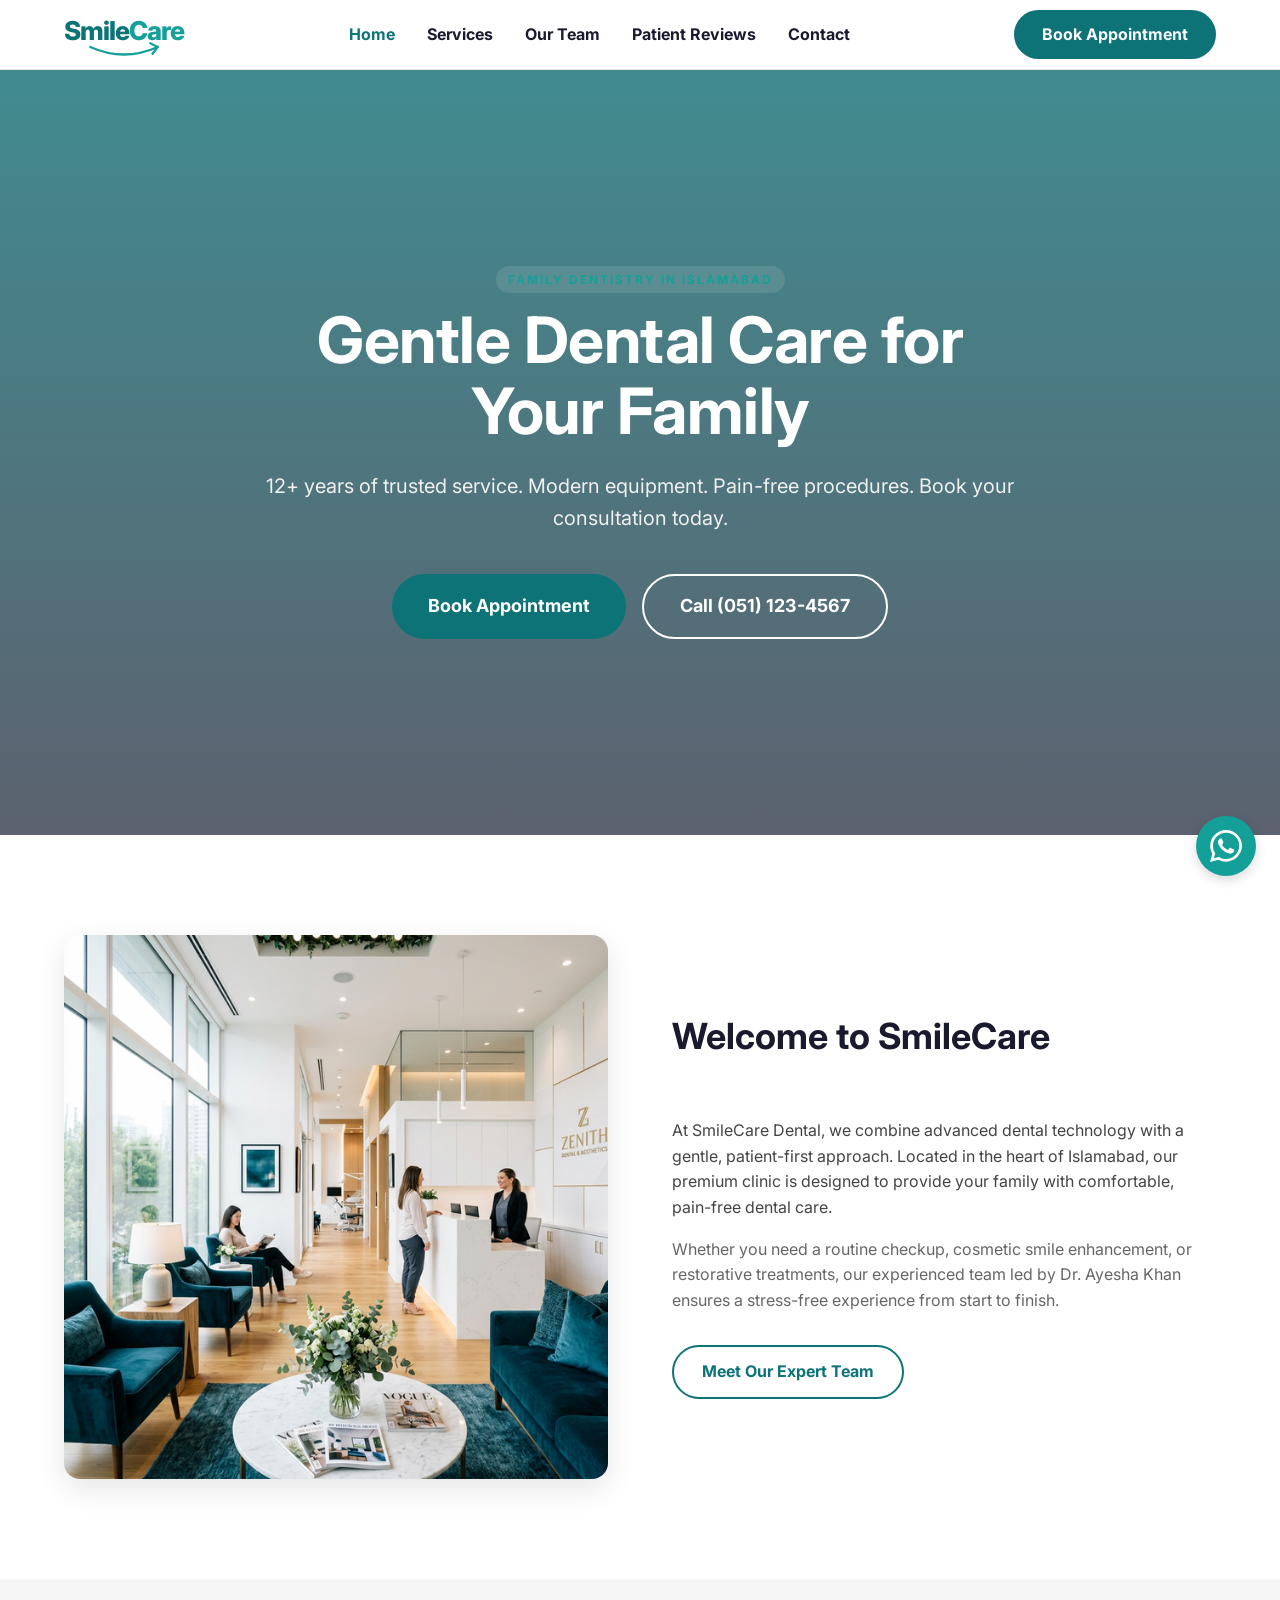
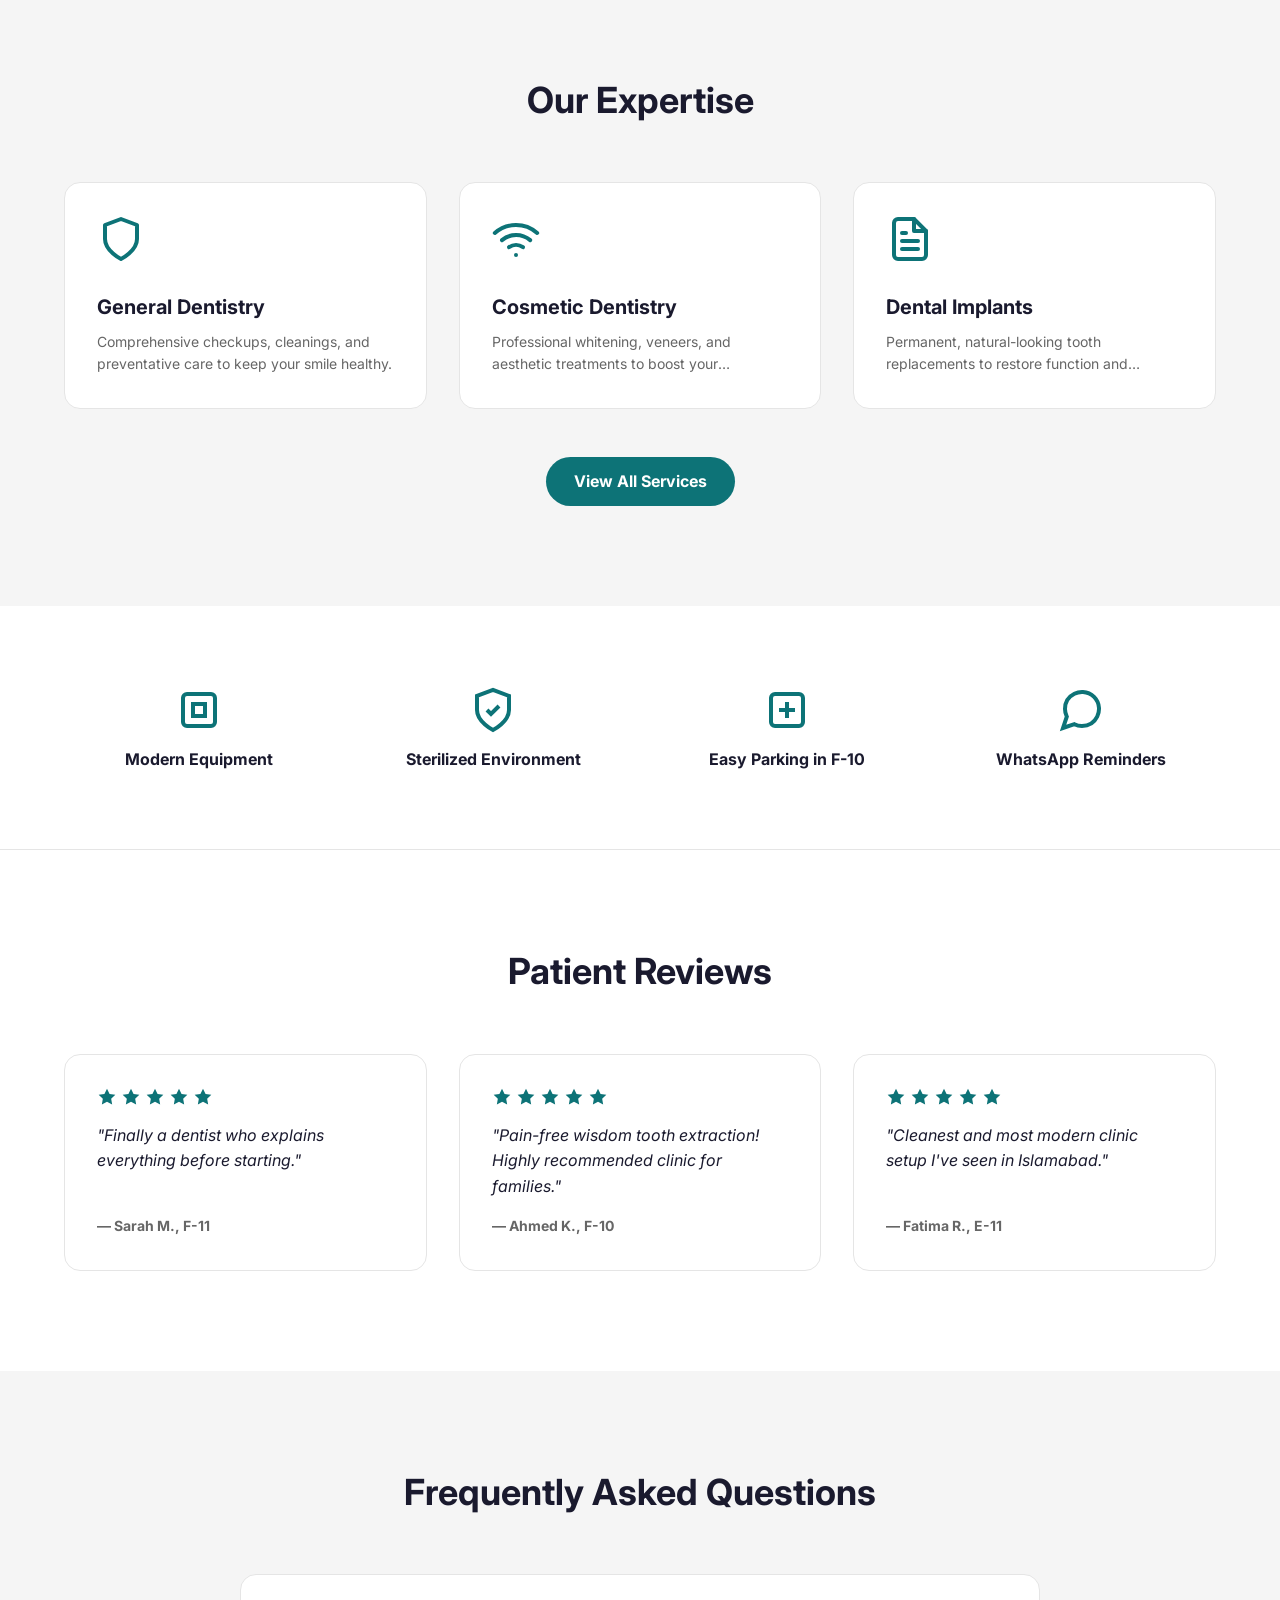
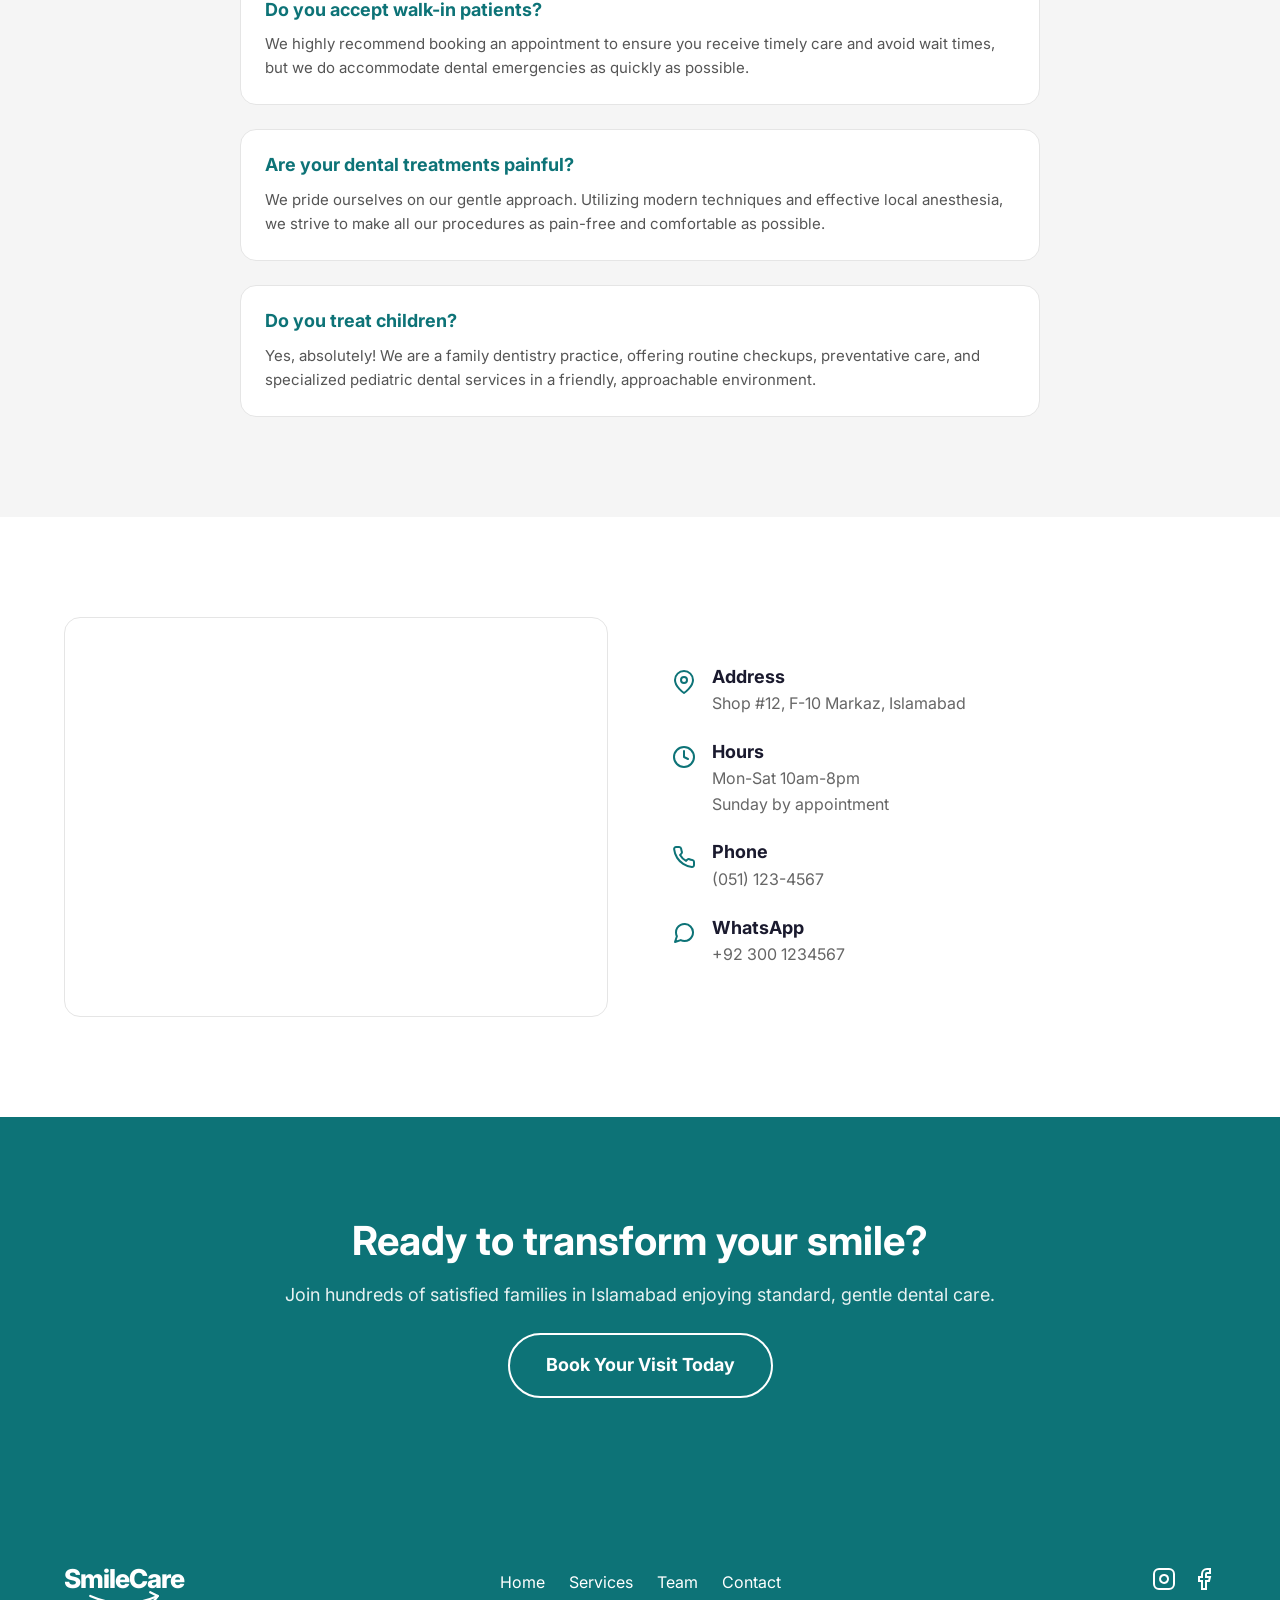
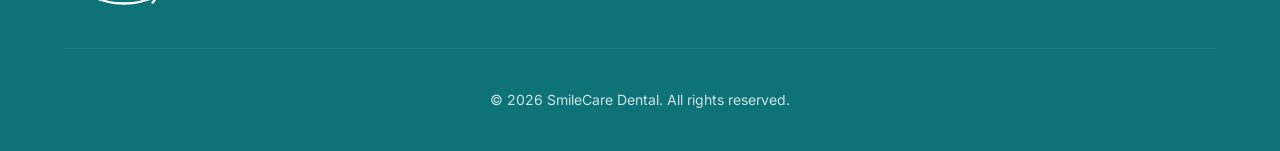
==== index.html @ 256282bb "Initial commit of SmileCare dental website" ====
<!DOCTYPE html>
<html lang="en">
<head>
    <meta charset="UTF-8">
    <meta name="viewport" content="width=device-width, initial-scale=1.0">
    <title>SmileCare Dental | Family Dentistry in Islamabad</title>
    <link rel="stylesheet" href="styles.css">
</head>
<body>

    <!-- Header & Navigation -->
    <header class="site-header">
        <div class="container header-container">
            <div class="logo">
                <a href="index.html">
                    <!-- Subtle smile curve SVG -->
                    Smile<span style="color: var(--accent);">Care</span>
                    <svg class="logo-smile" viewBox="0 0 100 24" fill="none" xmlns="http://www.w3.org/2000/svg">
                        <path d="M 5,8 Q 50,28 95,8" stroke="currentColor" stroke-width="3" stroke-linecap="round" />
                        <path d="M 85,3 L 95,8 L 88,17" stroke="currentColor" stroke-width="3" stroke-linecap="round" stroke-linejoin="round" />
                    </svg>
                </a>
            </div>
            
            <nav>
                <ul class="nav-links">
                    <li><a href="index.html" class="active">Home</a></li>
                    <li><a href="services.html">Services</a></li>
                    <li><a href="team.html">Our Team</a></li>
                    <li><a href="#reviews">Patient Reviews</a></li>
                    <li><a href="contact.html">Contact</a></li>
                </ul>
            </nav>

            <div class="header-cta">
                <a href="contact.html" class="btn btn-primary">Book Appointment</a>
                <button class="mobile-menu-btn" aria-label="Toggle menu">
                    <svg width="24" height="24" viewBox="0 0 24 24" fill="none" stroke="currentColor" stroke-width="2" stroke-linecap="round" stroke-linejoin="round"><line x1="3" y1="12" x2="21" y2="12"></line><line x1="3" y1="6" x2="21" y2="6"></line><line x1="3" y1="18" x2="21" y2="18"></line></svg>
                </button>
            </div>
        </div>
    </header>

    <main>
        <!-- Hero Section - Image Background -->
        <section class="hero hero-bg">
            <div class="container hero-content-centered">
                <span class="label label-light">Family Dentistry in Islamabad</span>
                <h1>Gentle Dental Care for Your Family</h1>
                <p>12+ years of trusted service. Modern equipment. Pain-free procedures. Book your consultation today.</p>
                <div class="hero-btns justify-center">
                    <a href="https://wa.me/923001234567" class="btn btn-primary btn-large" target="_blank" rel="noopener noreferrer">Book Appointment</a>
                    <a href="tel:0511234567" class="btn btn-secondary-light btn-large">Call (051) 123-4567</a>
                </div>
            </div>
        </section>

        <!-- About Section -->
        <section class="section about-section">
            <div class="container about-grid">
                <div class="about-image">
                    <picture>
                        <img src="clinic-interior.png" alt="Beautiful modern dental clinic interior" loading="lazy">
                    </picture>
                </div>
                <div class="about-content">
                    <h2 class="section-title text-left">Welcome to SmileCare</h2>
                    <p>At SmileCare Dental, we combine advanced dental technology with a gentle, patient-first approach. Located in the heart of Islamabad, our premium clinic is designed to provide your family with comfortable, pain-free dental care.</p>
                    <p style="margin-bottom: 32px; color: #666;">Whether you need a routine checkup, cosmetic smile enhancement, or restorative treatments, our experienced team led by Dr. Ayesha Khan ensures a stress-free experience from start to finish.</p>
                    <a href="team.html" class="btn btn-secondary">Meet Our Expert Team</a>
                </div>
            </div>
        </section>

        <!-- Services Preview Section -->
        <section class="section bg-light">
            <div class="container">
                <h2 class="section-title">Our Expertise</h2>
                <div class="services-grid">
                    <div class="card service-card">
                        <svg class="service-icon" viewBox="0 0 24 24" fill="none" stroke="currentColor" stroke-width="2" stroke-linecap="round" stroke-linejoin="round"><path d="M12 22s8-4 8-10V5l-8-3-8 3v7c0 6 8 10 8 10z"></path></svg>
                        <h3>General Dentistry</h3>
                        <p>Comprehensive checkups, cleanings, and preventative care to keep your smile healthy.</p>
                    </div>
                    <div class="card service-card">
                        <svg class="service-icon" viewBox="0 0 24 24" fill="none" stroke="currentColor" stroke-width="2" stroke-linecap="round" stroke-linejoin="round"><path d="M5 12.55a11 11 0 0 1 14.08 0"></path><path d="M1.42 9a16 16 0 0 1 21.16 0"></path><path d="M8.53 16.11a6 6 0 0 1 6.95 0"></path><line x1="12" y1="20" x2="12.01" y2="20"></line></svg>
                        <h3>Cosmetic Dentistry</h3>
                        <p>Professional whitening, veneers, and aesthetic treatments to boost your confidence.</p>
                    </div>
                    <div class="card service-card">
                        <svg class="service-icon" viewBox="0 0 24 24" fill="none" stroke="currentColor" stroke-width="2" stroke-linecap="round" stroke-linejoin="round"><path d="M14 2H6a2 2 0 0 0-2 2v16a2 2 0 0 0 2 2h12a2 2 0 0 0 2-2V8z"></path><polyline points="14 2 14 8 20 8"></polyline><line x1="16" y1="13" x2="8" y2="13"></line><line x1="16" y1="17" x2="8" y2="17"></line><polyline points="10 9 9 9 8 9"></polyline></svg>
                        <h3>Dental Implants</h3>
                        <p>Permanent, natural-looking tooth replacements to restore function and aesthetics.</p>
                    </div>
                </div>
                <div style="text-align: center; margin-top: 48px;">
                    <a href="services.html" class="btn btn-primary">View All Services</a>
                </div>
            </div>
        </section>

        <!-- Why Choose Us Section -->
        <section class="trust-section">
            <div class="container">
                <div class="trust-grid">
                    <div class="trust-item">
                        <svg class="trust-icon" viewBox="0 0 24 24" fill="none" stroke="currentColor" stroke-width="2"><rect x="4" y="4" width="16" height="16" rx="2" ry="2"/><rect x="9" y="9" width="6" height="6"/></svg>
                        <h3>Modern Equipment</h3>
                    </div>
                    <div class="trust-item">
                        <svg class="trust-icon" viewBox="0 0 24 24" fill="none" stroke="currentColor" stroke-width="2"><path d="M12 22s8-4 8-10V5l-8-3-8 3v7c0 6 8 10 8 10z"/><path d="M9 12l2 2 4-4"/></svg>
                        <h3>Sterilized Environment</h3>
                    </div>
                    <div class="trust-item">
                        <svg class="trust-icon" viewBox="0 0 24 24" fill="none" stroke="currentColor" stroke-width="2"><rect x="4" y="4" width="16" height="16" rx="2" ry="2"/><path d="M12 8v8"/><path d="M8 12h8"/></svg>
                        <h3>Easy Parking in F-10</h3>
                    </div>
                    <div class="trust-item">
                        <svg class="trust-icon" viewBox="0 0 24 24" fill="none" stroke="currentColor" stroke-width="2"><path d="M21 11.5a8.38 8.38 0 0 1-.9 3.8 8.5 8.5 0 0 1-7.6 4.7 8.38 8.38 0 0 1-3.8-.9L3 21l1.9-5.7a8.38 8.38 0 0 1-.9-3.8 8.5 8.5 0 0 1 4.7-7.6 8.38 8.38 0 0 1 3.8-.9h.5a8.48 8.48 0 0 1 8 8v.5z"/></svg>
                        <h3>WhatsApp Reminders</h3>
                    </div>
                </div>
            </div>
        </section>

        <!-- Patient Reviews -->
        <section id="reviews" class="section">
            <div class="container">
                <h2 class="section-title">Patient Reviews</h2>
                <div class="reviews-grid">
                    <div class="card review-card">
                        <div class="review-stars">
                            <svg width="20" height="20" viewBox="0 0 24 24" fill="currentColor"><polygon points="12 2 15.09 8.26 22 9.27 17 14.14 18.18 21.02 12 17.77 5.82 21.02 7 14.14 2 9.27 8.91 8.26 12 2"></polygon></svg>
                            <svg width="20" height="20" viewBox="0 0 24 24" fill="currentColor"><polygon points="12 2 15.09 8.26 22 9.27 17 14.14 18.18 21.02 12 17.77 5.82 21.02 7 14.14 2 9.27 8.91 8.26 12 2"></polygon></svg>
                            <svg width="20" height="20" viewBox="0 0 24 24" fill="currentColor"><polygon points="12 2 15.09 8.26 22 9.27 17 14.14 18.18 21.02 12 17.77 5.82 21.02 7 14.14 2 9.27 8.91 8.26 12 2"></polygon></svg>
                            <svg width="20" height="20" viewBox="0 0 24 24" fill="currentColor"><polygon points="12 2 15.09 8.26 22 9.27 17 14.14 18.18 21.02 12 17.77 5.82 21.02 7 14.14 2 9.27 8.91 8.26 12 2"></polygon></svg>
                            <svg width="20" height="20" viewBox="0 0 24 24" fill="currentColor"><polygon points="12 2 15.09 8.26 22 9.27 17 14.14 18.18 21.02 12 17.77 5.82 21.02 7 14.14 2 9.27 8.91 8.26 12 2"></polygon></svg>
                        </div>
                        <p class="review-quote">"Finally a dentist who explains everything before starting."</p>
                        <p class="review-author">— Sarah M., F-11</p>
                    </div>
                    
                    <div class="card review-card">
                        <div class="review-stars">
                            <svg width="20" height="20" viewBox="0 0 24 24" fill="currentColor"><polygon points="12 2 15.09 8.26 22 9.27 17 14.14 18.18 21.02 12 17.77 5.82 21.02 7 14.14 2 9.27 8.91 8.26 12 2"></polygon></svg>
                            <svg width="20" height="20" viewBox="0 0 24 24" fill="currentColor"><polygon points="12 2 15.09 8.26 22 9.27 17 14.14 18.18 21.02 12 17.77 5.82 21.02 7 14.14 2 9.27 8.91 8.26 12 2"></polygon></svg>
                            <svg width="20" height="20" viewBox="0 0 24 24" fill="currentColor"><polygon points="12 2 15.09 8.26 22 9.27 17 14.14 18.18 21.02 12 17.77 5.82 21.02 7 14.14 2 9.27 8.91 8.26 12 2"></polygon></svg>
                            <svg width="20" height="20" viewBox="0 0 24 24" fill="currentColor"><polygon points="12 2 15.09 8.26 22 9.27 17 14.14 18.18 21.02 12 17.77 5.82 21.02 7 14.14 2 9.27 8.91 8.26 12 2"></polygon></svg>
                            <svg width="20" height="20" viewBox="0 0 24 24" fill="currentColor"><polygon points="12 2 15.09 8.26 22 9.27 17 14.14 18.18 21.02 12 17.77 5.82 21.02 7 14.14 2 9.27 8.91 8.26 12 2"></polygon></svg>
                        </div>
                        <p class="review-quote">"Pain-free wisdom tooth extraction! Highly recommended clinic for families."</p>
                        <p class="review-author">— Ahmed K., F-10</p>
                    </div>

                    <div class="card review-card">
                        <div class="review-stars">
                            <svg width="20" height="20" viewBox="0 0 24 24" fill="currentColor"><polygon points="12 2 15.09 8.26 22 9.27 17 14.14 18.18 21.02 12 17.77 5.82 21.02 7 14.14 2 9.27 8.91 8.26 12 2"></polygon></svg>
                            <svg width="20" height="20" viewBox="0 0 24 24" fill="currentColor"><polygon points="12 2 15.09 8.26 22 9.27 17 14.14 18.18 21.02 12 17.77 5.82 21.02 7 14.14 2 9.27 8.91 8.26 12 2"></polygon></svg>
                            <svg width="20" height="20" viewBox="0 0 24 24" fill="currentColor"><polygon points="12 2 15.09 8.26 22 9.27 17 14.14 18.18 21.02 12 17.77 5.82 21.02 7 14.14 2 9.27 8.91 8.26 12 2"></polygon></svg>
                            <svg width="20" height="20" viewBox="0 0 24 24" fill="currentColor"><polygon points="12 2 15.09 8.26 22 9.27 17 14.14 18.18 21.02 12 17.77 5.82 21.02 7 14.14 2 9.27 8.91 8.26 12 2"></polygon></svg>
                            <svg width="20" height="20" viewBox="0 0 24 24" fill="currentColor"><polygon points="12 2 15.09 8.26 22 9.27 17 14.14 18.18 21.02 12 17.77 5.82 21.02 7 14.14 2 9.27 8.91 8.26 12 2"></polygon></svg>
                        </div>
                        <p class="review-quote">"Cleanest and most modern clinic setup I've seen in Islamabad."</p>
                        <p class="review-author">— Fatima R., E-11</p>
                    </div>
                </div>
            </div>
        </section>

        <!-- FAQ Section -->
        <section class="section bg-light">
            <div class="container">
                <h2 class="section-title">Frequently Asked Questions</h2>
                <div class="faq-list">
                    <div class="faq-item">
                        <h3>Do you accept walk-in patients?</h3>
                        <p>We highly recommend booking an appointment to ensure you receive timely care and avoid wait times, but we do accommodate dental emergencies as quickly as possible.</p>
                    </div>
                    <div class="faq-item">
                        <h3>Are your dental treatments painful?</h3>
                        <p>We pride ourselves on our gentle approach. Utilizing modern techniques and effective local anesthesia, we strive to make all our procedures as pain-free and comfortable as possible.</p>
                    </div>
                    <div class="faq-item">
                        <h3>Do you treat children?</h3>
                        <p>Yes, absolutely! We are a family dentistry practice, offering routine checkups, preventative care, and specialized pediatric dental services in a friendly, approachable environment.</p>
                    </div>
                </div>
            </div>
        </section>

        <!-- Location & Hours Section -->
        <section id="contact" class="location-section">
            <div class="container">
                <div class="location-grid">
                    <div class="map-embed">
                        <!-- Standard Google Maps Embed Placeholder mapping to F-10 -->
                        <iframe src="https://www.google.com/maps/embed?pb=!1m18!1m12!1m3!1d13269.839846205728!2d73.0116!3d33.6844!2m3!1f0!2f0!3f0!3m2!1i1024!2i768!4f13.1!3m3!1m2!1s0x38dfbe38686a3479%3A0xe53e9cb4e819b5b2!2sF-10%20Markaz%20F%2010%2FF%2011%20F-10%2C%20Islamabad%2C%20Islamabad%20Capital%20Territory%2C%20Pakistan!5e0!3m2!1sen!2sus!4v1700000000000!5m2!1sen!2sus" allowfullscreen="" loading="lazy" referrerpolicy="no-referrer-when-downgrade"></iframe>
                    </div>
                    <div class="contact-details">
                        <div class="contact-item">
                            <svg class="contact-item-icon" width="24" height="24" viewBox="0 0 24 24" fill="none" stroke="currentColor" stroke-width="2" stroke-linecap="round" stroke-linejoin="round"><path d="M21 10c0 7-9 13-9 13s-9-6-9-13a9 9 0 0 1 18 0z"></path><circle cx="12" cy="10" r="3"></circle></svg>
                            <div>
                                <h3>Address</h3>
                                <p>Shop #12, F-10 Markaz, Islamabad</p>
                            </div>
                        </div>
                        <div class="contact-item">
                            <svg class="contact-item-icon" width="24" height="24" viewBox="0 0 24 24" fill="none" stroke="currentColor" stroke-width="2" stroke-linecap="round" stroke-linejoin="round"><circle cx="12" cy="12" r="10"></circle><polyline points="12 6 12 12 16 14"></polyline></svg>
                            <div>
                                <h3>Hours</h3>
                                <p>Mon-Sat 10am-8pm<br>Sunday by appointment</p>
                            </div>
                        </div>
                        <div class="contact-item">
                            <svg class="contact-item-icon" width="24" height="24" viewBox="0 0 24 24" fill="none" stroke="currentColor" stroke-width="2" stroke-linecap="round" stroke-linejoin="round"><path d="M22 16.92v3a2 2 0 0 1-2.18 2 19.79 19.79 0 0 1-8.63-3.07 19.5 19.5 0 0 1-6-6 19.79 19.79 0 0 1-3.07-8.67A2 2 0 0 1 4.11 2h3a2 2 0 0 1 2 1.72 12.84 12.84 0 0 0 .7 2.81 2 2 0 0 1-.45 2.11L8.09 9.91a16 16 0 0 0 6 6l1.27-1.27a2 2 0 0 1 2.11-.45 12.84 12.84 0 0 0 2.81.7A2 2 0 0 1 22 16.92z"></path></svg>
                            <div>
                                <h3>Phone</h3>
                                <p>(051) 123-4567</p>
                            </div>
                        </div>
                        <div class="contact-item">
                            <svg class="contact-item-icon" width="24" height="24" viewBox="0 0 24 24" fill="none" stroke="currentColor" stroke-width="2" stroke-linecap="round" stroke-linejoin="round"><path d="M21 11.5a8.38 8.38 0 0 1-.9 3.8 8.5 8.5 0 0 1-7.6 4.7 8.38 8.38 0 0 1-3.8-.9L3 21l1.9-5.7a8.38 8.38 0 0 1-.9-3.8 8.5 8.5 0 0 1 4.7-7.6 8.38 8.38 0 0 1 3.8-.9h.5a8.48 8.48 0 0 1 8 8v.5z"/></svg>
                            <div>
                                <h3>WhatsApp</h3>
                                <p>+92 300 1234567</p>
                            </div>
                        </div>
                    </div>
                </div>
            </div>
        </section>

        <!-- CTA Banner Section -->
        <section class="cta-banner">
            <div class="container text-center">
                <h2>Ready to transform your smile?</h2>
                <p>Join hundreds of satisfied families in Islamabad enjoying standard, gentle dental care.</p>
                <a href="contact.html" class="btn btn-secondary-light btn-large" style="margin-top: 24px; display: inline-block;">Book Your Visit Today</a>
            </div>
        </section>
    </main>

    <!-- Footer -->
    <footer class="site-footer">
        <div class="container">
            <div class="footer-grid">
                <div class="footer-logo">
                    Smile<span style="color: inherit;">Care</span>
                    <svg class="logo-smile" viewBox="0 0 100 24" fill="none" xmlns="http://www.w3.org/2000/svg">
                        <path d="M 5,8 Q 50,28 95,8" stroke="currentColor" stroke-width="3" stroke-linecap="round" />
                        <path d="M 85,3 L 95,8 L 88,17" stroke="currentColor" stroke-width="3" stroke-linecap="round" stroke-linejoin="round" />
                    </svg>
                </div>
                <ul class="footer-nav">
                    <li><a href="index.html">Home</a></li>
                    <li><a href="services.html">Services</a></li>
                    <li><a href="team.html">Team</a></li>
                    <li><a href="contact.html">Contact</a></li>
                </ul>
                <div class="footer-social">
                    <a href="#" aria-label="Instagram"><svg width="24" height="24" viewBox="0 0 24 24" fill="none" stroke="currentColor" stroke-width="2"><rect x="2" y="2" width="20" height="20" rx="5" ry="5"></rect><path d="M16 11.37A4 4 0 1 1 12.63 8 4 4 0 0 1 16 11.37z"></path><line x1="17.5" y1="6.5" x2="17.51" y2="6.5"></line></svg></a>
                    <a href="#" aria-label="Facebook"><svg width="24" height="24" viewBox="0 0 24 24" fill="none" stroke="currentColor" stroke-width="2"><path d="M18 2h-3a5 5 0 0 0-5 5v3H7v4h3v8h4v-8h3l1-4h-4V7a1 1 0 0 1 1-1h3z"></path></svg></a>
                </div>
            </div>
            <div class="footer-bottom">
                <p>&copy; <span id="current-year">2025</span> SmileCare Dental. All rights reserved.</p>
            </div>
        </div>
    </footer>

    <!-- Sticky WhatsApp -->
    <a href="https://wa.me/923001234567?text=Hi%20SmileCare,%20I'd%20like%20to%20book%20an%20appointment" class="whatsapp-sticky" target="_blank" rel="noopener noreferrer" aria-label="Chat on WhatsApp">
        <svg viewBox="0 0 24 24"><path fill="currentColor" d="M17.472 14.382c-.297-.149-1.758-.867-2.03-.967-.273-.099-.471-.148-.67.15-.197.297-.767.966-.94 1.164-.173.199-.347.223-.644.075-.297-.15-1.255-.463-2.39-1.475-.878-.788-1.46-1.761-1.633-2.059-.173-.297-.018-.458.13-.606.134-.133.298-.347.446-.52.149-.174.198-.298.298-.497.099-.198.05-.371-.025-.52-.075-.149-.669-1.612-.916-2.207-.242-.579-.487-.5-.669-.51-.173-.008-.371-.01-.57-.01-.198 0-.52.074-.792.372-.272.297-1.04 1.016-1.04 2.479 0 1.462 1.065 2.875 1.213 3.074.149.198 2.096 3.2 5.077 4.487.709.306 1.262.489 1.694.625.712.227 1.36.195 1.871.118.571-.085 1.758-.719 2.006-1.413.248-.694.248-1.289.173-1.413-.074-.124-.272-.198-.57-.347m-5.421 7.403h-.004a9.87 9.87 0 01-5.031-1.378l-.361-.214-3.741.982.998-3.648-.235-.374a9.86 9.86 0 01-1.51-5.26c.001-5.45 4.436-9.884 9.888-9.884 2.64 0 5.122 1.03 6.988 2.898a9.825 9.825 0 012.893 6.994c-.003 5.45-4.437 9.884-9.885 9.884m8.413-18.297A11.815 11.815 0 0012.05 0C5.495 0 .16 5.335.157 11.892c0 2.096.547 4.142 1.588 5.945L.057 24l6.305-1.654a11.882 11.882 0 005.683 1.448h.005c6.554 0 11.89-5.335 11.893-11.893a11.821 11.821 0 00-3.48-8.413Z"/></svg>
    </a>

    <script src="script.js"></script>
</body>
</html>
---- styles.css ----
@import url('https://fonts.googleapis.com/css2?family=Inter:wght@400;700&display=swap');

:root {
  --primary: #0D7377; /* Deep Teal */
  --accent: #14A098; /* Bright Teal */
  --neutral: #F5F5F5; /* Soft Gray */
  --text: #1A1A2E; /* Near-black */
  --white: #FFFFFF; /* White */
  --border: #E5E5E5; /* Light Gray Border */
}

* {
  margin: 0;
  padding: 0;
  box-sizing: border-box;
}

html {
  scroll-behavior: smooth;
  scroll-padding-top: 70px; /* offset for fixed header */
}

body {
  font-family: 'Inter', system-ui, sans-serif;
  color: var(--text);
  background-color: var(--white);
  line-height: 1.6;
  -webkit-font-smoothing: antialiased;
}

h1, h2, h3, h4, h5, h6 {
  font-weight: 700;
  margin-bottom: 0.5em;
  line-height: 1.2;
}

a {
  text-decoration: none;
  color: inherit;
}

img {
  max-width: 100%;
  height: auto;
  display: block;
}

.text-left { text-align: left !important; }
.text-center { text-align: center !important; }
.bg-light { background-color: var(--neutral); }

/* Base Layout */
.container {
  max-width: 1200px;
  margin: 0 auto;
  padding: 0 24px;
}

section, .section {
  padding: 100px 0;
}

/* Buttons */
.btn {
  display: inline-flex;
  align-items: center;
  justify-content: center;
  padding: 12px 28px;
  border-radius: 50px; /* Pill-shaped */
  font-weight: 700;
  font-size: 16px;
  transition: transform 0.2s ease, box-shadow 0.2s ease, background-color 0.2s ease, color 0.2s ease;
  cursor: pointer;
  border: none;
  text-align: center;
}

.btn-large {
  padding: 16px 36px;
  font-size: 18px;
}

.btn-primary {
  background-color: var(--primary);
  color: var(--white);
}

.btn-primary:hover {
  background-color: var(--accent);
  transform: translateY(-2px);
  box-shadow: 0 4px 12px rgba(13, 115, 119, 0.2);
}

.btn-secondary {
  background-color: transparent;
  color: var(--primary);
  border: 2px solid var(--primary);
}

.btn-secondary:hover {
  background-color: var(--primary);
  color: var(--white);
  transform: translateY(-2px);
}

.btn-secondary-light {
  background-color: transparent;
  color: var(--white);
  border: 2px solid var(--white);
}

.btn-secondary-light:hover {
  background-color: var(--white);
  color: var(--primary);
  transform: translateY(-2px);
}

/* Header & Nav */
.site-header {
  position: fixed;
  top: 0;
  left: 0;
  width: 100%;
  height: 70px;
  background-color: var(--white);
  border-bottom: 1px solid var(--border);
  z-index: 1000;
  display: flex;
  align-items: center;
}

.header-container {
  display: flex;
  justify-content: space-between;
  align-items: center;
  width: 100%;
}

.logo a {
  position: relative;
  font-size: 26px;
  font-weight: 800;
  color: var(--primary);
  display: inline-block;
  padding-bottom: 8px;
  letter-spacing: -1px;
}

.logo-smile {
  position: absolute;
  bottom: 0px;
  left: 0;
  width: 100%;
  height: 18px;
  color: var(--accent);
}

/* Navigation - Center align */
.nav-links {
  display: flex;
  gap: 32px;
  list-style: none;
}

.nav-links a {
  font-size: 16px;
  font-weight: 700;
  color: var(--text);
  transition: color 0.2s;
}

.nav-links a:hover, .nav-links a.active {
  color: var(--primary);
}

.header-cta {
  display: flex;
  align-items: center;
  gap: 16px;
}

.mobile-menu-btn {
  display: none;
  background: none;
  border: none;
  font-size: 24px;
  color: var(--primary);
  cursor: pointer;
}

/* Fixed Header Spacing */
main {
  margin-top: 70px; /* offset for fixed header */
}

/* Cards */
.card {
  background-color: var(--white);
  border: 1px solid var(--border);
  border-radius: 16px;
  padding: 32px;
  transition: transform 0.2s ease;
}

.card:hover {
  transform: translateY(-2px);
  box-shadow: 0 4px 6px rgba(0, 0, 0, 0.05); /* Subtle hover lift */
}

/* Typography styles */
.section-title {
  text-align: center;
  font-size: 36px;
  margin-bottom: 60px;
}

.label {
  display: inline-block;
  text-transform: uppercase;
  letter-spacing: 2px;
  color: var(--primary);
  font-size: 12px;
  font-weight: 700;
  margin-bottom: 12px;
}

.label-light {
  color: var(--accent);
  background: rgba(255, 255, 255, 0.1);
  padding: 4px 12px;
  border-radius: 20px;
}

/* Input Fields */
input, textarea {
  width: 100%;
  padding: 14px 20px;
  border-radius: 50px;
  border: 1px solid var(--border);
  font-family: inherit;
  font-size: 16px;
  outline: none;
  transition: border-color 0.2s;
}

input:focus, textarea:focus {
  border-color: var(--primary);
}

textarea {
  border-radius: 16px;
  resize: vertical;
}

/* Sections Configuration */

/* 1. Hero Section (New Image Background Style) */
.hero-bg {
  min-height: 85vh;
  display: flex;
  align-items: center;
  justify-content: center;
  /* Dark teal gradient overlay + clinic image */
  background-image: linear-gradient(rgba(13, 115, 119, 0.8), rgba(26, 26, 46, 0.7)), url('https://images.unsplash.com/photo-1606811841689-23dfddce3e95?ixlib=rb-4.0.3&auto=format&fit=crop&w=1920&q=80');
  background-size: cover;
  background-position: center;
  background-attachment: fixed;
  text-align: center;
  color: var(--white);
  padding: 100px 0;
}

.hero-content-centered {
  max-width: 800px;
  margin: 0 auto;
}

.hero-content-centered h1 {
  font-size: 64px;
  color: var(--white);
  margin-bottom: 24px;
  line-height: 1.1;
  letter-spacing: -0.5px;
}

.hero-content-centered p {
  font-size: 20px;
  color: #f0f0f0;
  margin-bottom: 40px;
  font-weight: 400;
}

.hero-btns.justify-center {
  justify-content: center;
  display: flex;
  gap: 16px;
  flex-wrap: wrap;
}

/* About Section */
.about-grid {
  display: grid;
  grid-template-columns: 1fr 1fr;
  gap: 64px;
  align-items: center;
}

.about-image img {
  border-radius: 16px;
  width: 100%;
  box-shadow: 0 10px 30px rgba(0,0,0,0.1);
}

.about-content h2 {
  font-size: 36px;
}

.about-content p {
  margin-bottom: 16px;
  color: #444;
  font-size: 16px;
}

/* 2. Services Section */
.services-grid {
  display: grid;
  grid-template-columns: repeat(3, 1fr);
  gap: 32px;
}

.service-card {
  text-align: left;
}

.service-icon {
  width: 48px;
  height: 48px;
  color: var(--primary);
  margin-bottom: 24px;
}

.service-card h3 {
  font-size: 20px;
  margin-bottom: 12px;
}

.service-card p {
  font-size: 14px;
  color: #666;
  display: -webkit-box;
  -webkit-line-clamp: 2;
  line-clamp: 2;
  -webkit-box-orient: vertical;
  overflow: hidden;
}

/* 3. Team Section */
.team-section {
  background-color: var(--white);
}

.team-grid {
  display: grid;
  grid-template-columns: 1fr 1fr;
  gap: 64px;
  align-items: center;
}

.team-image {
  text-align: right;
  display: flex;
  justify-content: center;
}

.team-image img {
  width: 300px;
  height: 300px;
  border-radius: 50%;
  object-fit: cover;
  border: 4px solid var(--primary);
}

.team-content h2 {
  font-size: 36px;
  margin-bottom: 8px;
}

.team-credentials {
  font-size: 16px;
  color: #666;
  margin-bottom: 24px;
  font-weight: 700;
}

.team-bio {
  font-size: 16px;
  color: #444;
  margin-bottom: 32px;
}

/* 4. Trust Section (Why Choose Us) */
.trust-section {
  background-color: var(--white);
  padding: 80px 0;
  border-bottom: 1px solid var(--border);
}

.trust-grid {
  display: grid;
  grid-template-columns: repeat(4, 1fr);
  gap: 24px;
  text-align: center;
}

.trust-item {
  display: flex;
  flex-direction: column;
  align-items: center;
  gap: 16px;
}

.trust-icon {
  width: 48px;
  height: 48px;
  color: var(--primary);
}

.trust-item h3 {
  font-size: 16px;
  margin-bottom: 0;
}

/* 5. Patient Reviews */
.reviews-grid {
  display: grid;
  grid-template-columns: repeat(3, 1fr);
  gap: 32px;
}

.review-card {
  display: flex;
  flex-direction: column;
  gap: 16px;
}

.review-stars {
  color: var(--primary);
  display: flex;
  gap: 4px;
}

.review-quote {
  font-size: 16px;
  font-style: italic;
  color: var(--text);
  flex-grow: 1;
}

.review-author {
  font-size: 14px;
  font-weight: 700;
  color: #666;
}

/* FAQ Section */
.faq-list {
  max-width: 800px;
  margin: 0 auto;
  display: flex;
  flex-direction: column;
  gap: 24px;
}

.faq-item {
  background: var(--white);
  padding: 24px;
  border-radius: 16px;
  border: 1px solid var(--border);
}

.faq-item h3 {
  font-size: 18px;
  margin-bottom: 12px;
  color: var(--primary);
}

.faq-item p {
  color: #555;
  margin-bottom: 0;
  font-size: 15px;
}

/* CTA Banner Section */
.cta-banner {
  background-color: var(--primary);
  color: var(--white);
  padding: 100px 0;
  text-align: center;
}

.cta-banner h2 {
  font-size: 40px;
  margin-bottom: 16px;
  color: var(--white);
}

.cta-banner p {
  font-size: 18px;
  color: rgba(255, 255, 255, 0.9);
  margin-bottom: 0;
}

/* 6. Location & Hours */
.location-section {
  background-color: var(--white);
  padding: 100px 0;
}

.location-grid {
  display: grid;
  grid-template-columns: 1fr 1fr;
  gap: 64px;
  align-items: center;
}

.map-embed {
  width: 100%;
  height: 400px;
  border-radius: 16px;
  overflow: hidden;
  border: 1px solid var(--border);
}

.map-embed iframe {
  width: 100%;
  height: 100%;
  border: none;
}

.contact-details {
  display: flex;
  flex-direction: column;
  gap: 24px;
}

.contact-item {
  display: flex;
  align-items: flex-start;
  gap: 16px;
}

.contact-item-icon {
  color: var(--primary);
  flex-shrink: 0;
  margin-top: 4px;
}

.contact-item h3 {
  font-size: 18px;
  margin-bottom: 4px;
}

.contact-item p {
  color: #666;
}

/* Footer */
.site-footer {
  background-color: var(--primary);
  color: var(--white);
  padding: 60px 0 40px;
}

.footer-grid {
  display: grid;
  grid-template-columns: 1fr 2fr 1fr;
  gap: 32px;
  align-items: center;
  margin-bottom: 40px;
}

.footer-nav {
  display: flex;
  justify-content: center;
  gap: 24px;
  list-style: none;
}

.footer-nav a {
  transition: opacity 0.2s;
}

.footer-nav a:hover {
  opacity: 0.8;
}

.footer-social {
  display: flex;
  justify-content: flex-end;
  gap: 16px;
}

.footer-social a {
  color: var(--white);
  transition: opacity 0.2s;
}

.footer-social a:hover {
  opacity: 0.8;
}

.footer-bottom {
  text-align: center;
  padding-top: 40px;
  border-top: 1px solid rgba(255,255,255,0.1);
  font-size: 14px;
  opacity: 0.8;
}

/* Light Logo text for footer */
.footer-logo {
  position: relative;
  font-size: 26px;
  font-weight: 800;
  display: inline-block;
  justify-self: start;
  color: var(--white);
  padding-bottom: 8px;
  letter-spacing: -1px;
}

.footer-logo .logo-smile {
  color: var(--white);
}

/* Sticky WhatsApp */
.whatsapp-sticky {
  position: fixed;
  bottom: 24px;
  right: 24px;
  width: 60px;
  height: 60px;
  background-color: var(--accent);
  color: var(--white);
  border-radius: 50%;
  display: flex;
  align-items: center;
  justify-content: center;
  box-shadow: 0 4px 12px rgba(0,0,0,0.15);
  z-index: 1000;
  transition: transform 0.2s ease;
}

.whatsapp-sticky:hover {
  transform: scale(1.1);
}

.whatsapp-sticky svg {
  width: 32px;
  height: 32px;
  fill: currentColor;
}

/* Responsive Styles */
@media (max-width: 1024px) {
  .hero-content-centered h1 {
    font-size: 48px;
  }
}

@media (max-width: 768px) {
  .nav-links {
    display: flex;
    position: absolute;
    top: 70px;
    left: 0;
    width: 100%;
    background-color: var(--white);
    flex-direction: column;
    padding: 0 24px;
    box-shadow: 0 4px 6px rgba(0,0,0,0.05);
    border-bottom: 1px solid var(--border);
    max-height: 0;
    overflow: hidden;
    opacity: 0;
    transition: max-height 0.3s ease, opacity 0.3s ease, padding 0.3s ease;
  }
  
  .nav-links.active {
    max-height: 400px;
    opacity: 1;
    padding: 24px;
  }
  
  .header-cta .btn {
    display: none; /* Hide desktop button on tight mobile */
  }

  .mobile-menu-btn {
    display: block;
  }
  
  .about-grid {
    grid-template-columns: 1fr;
  }

  .hero-content-centered h1 {
    font-size: 38px;
  }
  
  .services-grid {
    grid-template-columns: 1fr;
  }
  
  .team-grid {
    grid-template-columns: 1fr;
    text-align: center;
  }
  
  .team-image {
    justify-content: center;
  }
  
  .trust-grid {
    grid-template-columns: 1fr 1fr;
  }

  .reviews-grid {
    grid-template-columns: 1fr;
  }
  
  .location-grid {
    grid-template-columns: 1fr;
  }

  .footer-grid {
    grid-template-columns: 1fr;
    text-align: center;
    gap: 24px;
  }

  .footer-logo {
    justify-self: center;
  }

  .footer-social {
    justify-content: center;
  }
  
  .whatsapp-sticky {
    bottom: 20px;
    right: 20px;
  }
}

@media (max-width: 480px) {
  .trust-grid {
    grid-template-columns: 1fr;
  }
  
  .hero-btns.justify-center {
    flex-direction: column;
    width: 100%;
  }
  
  .hero-btns.justify-center .btn {
    width: 100%;
  }
}
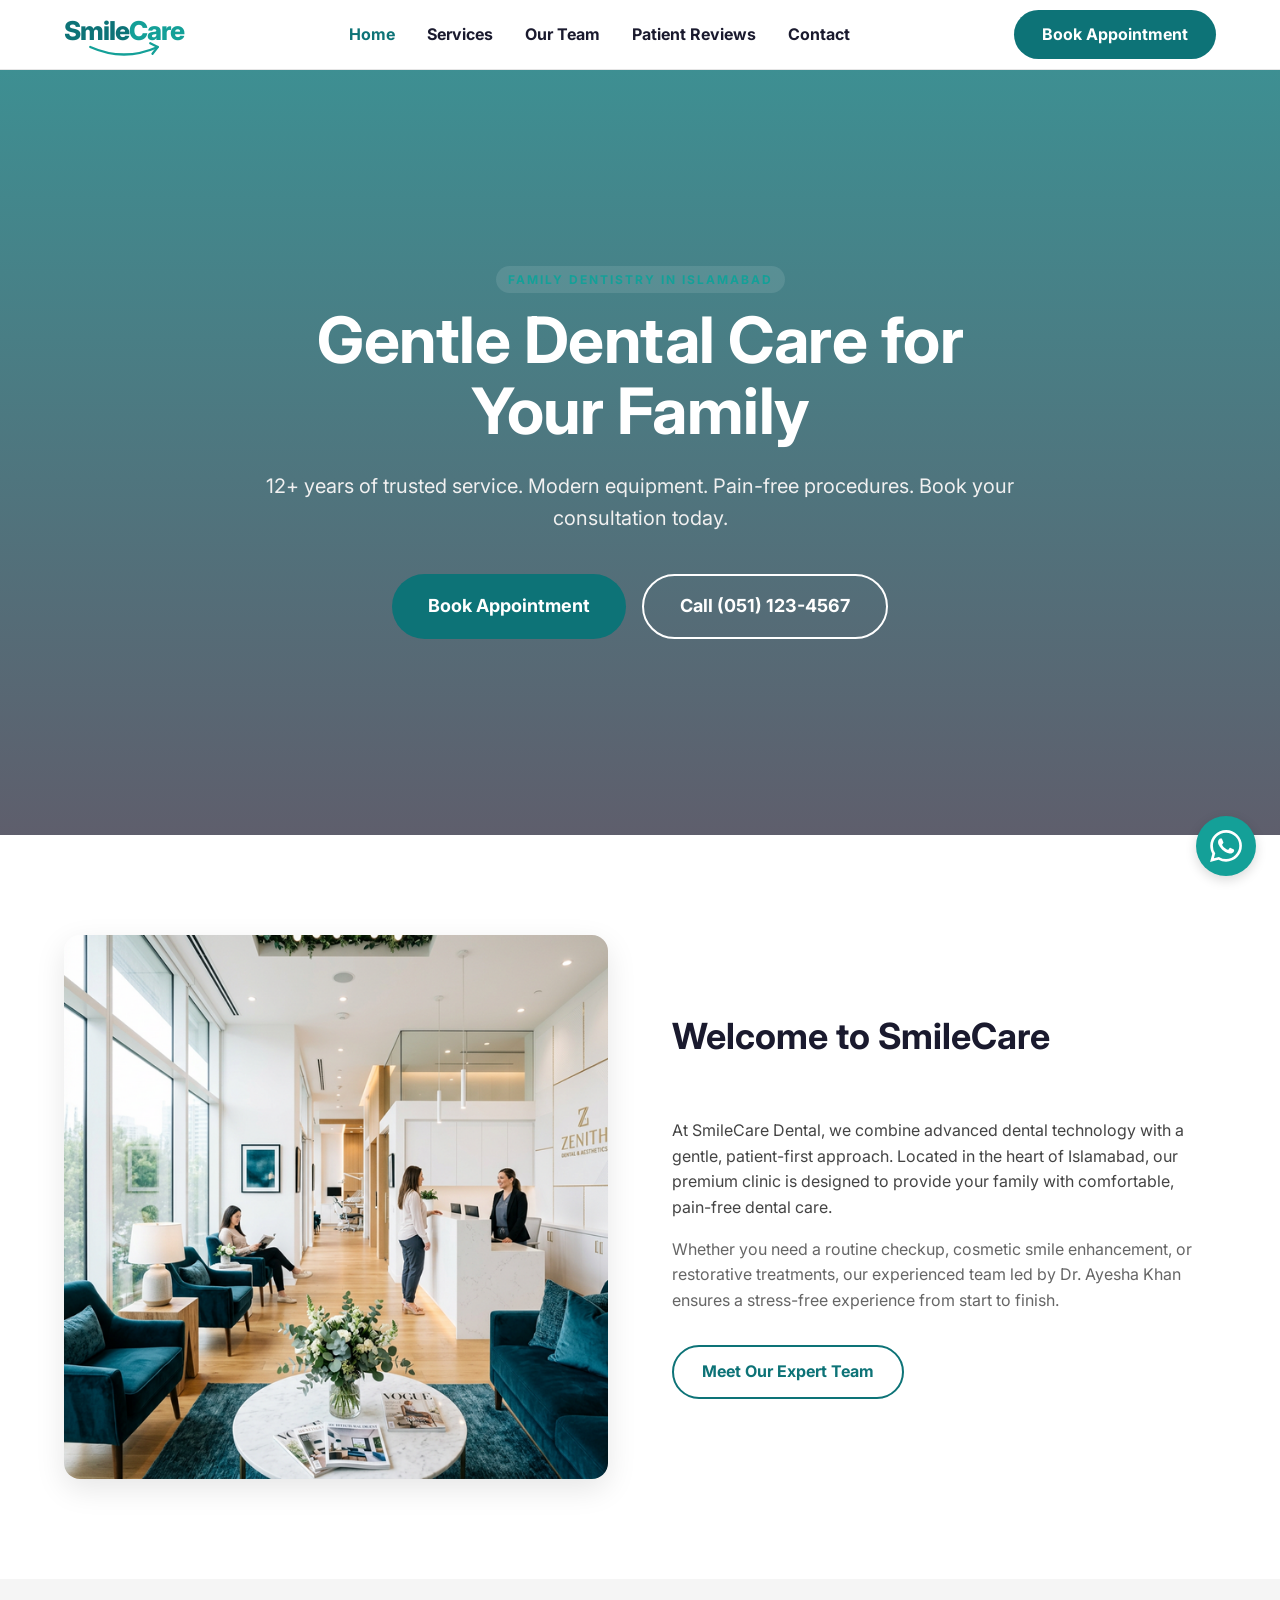
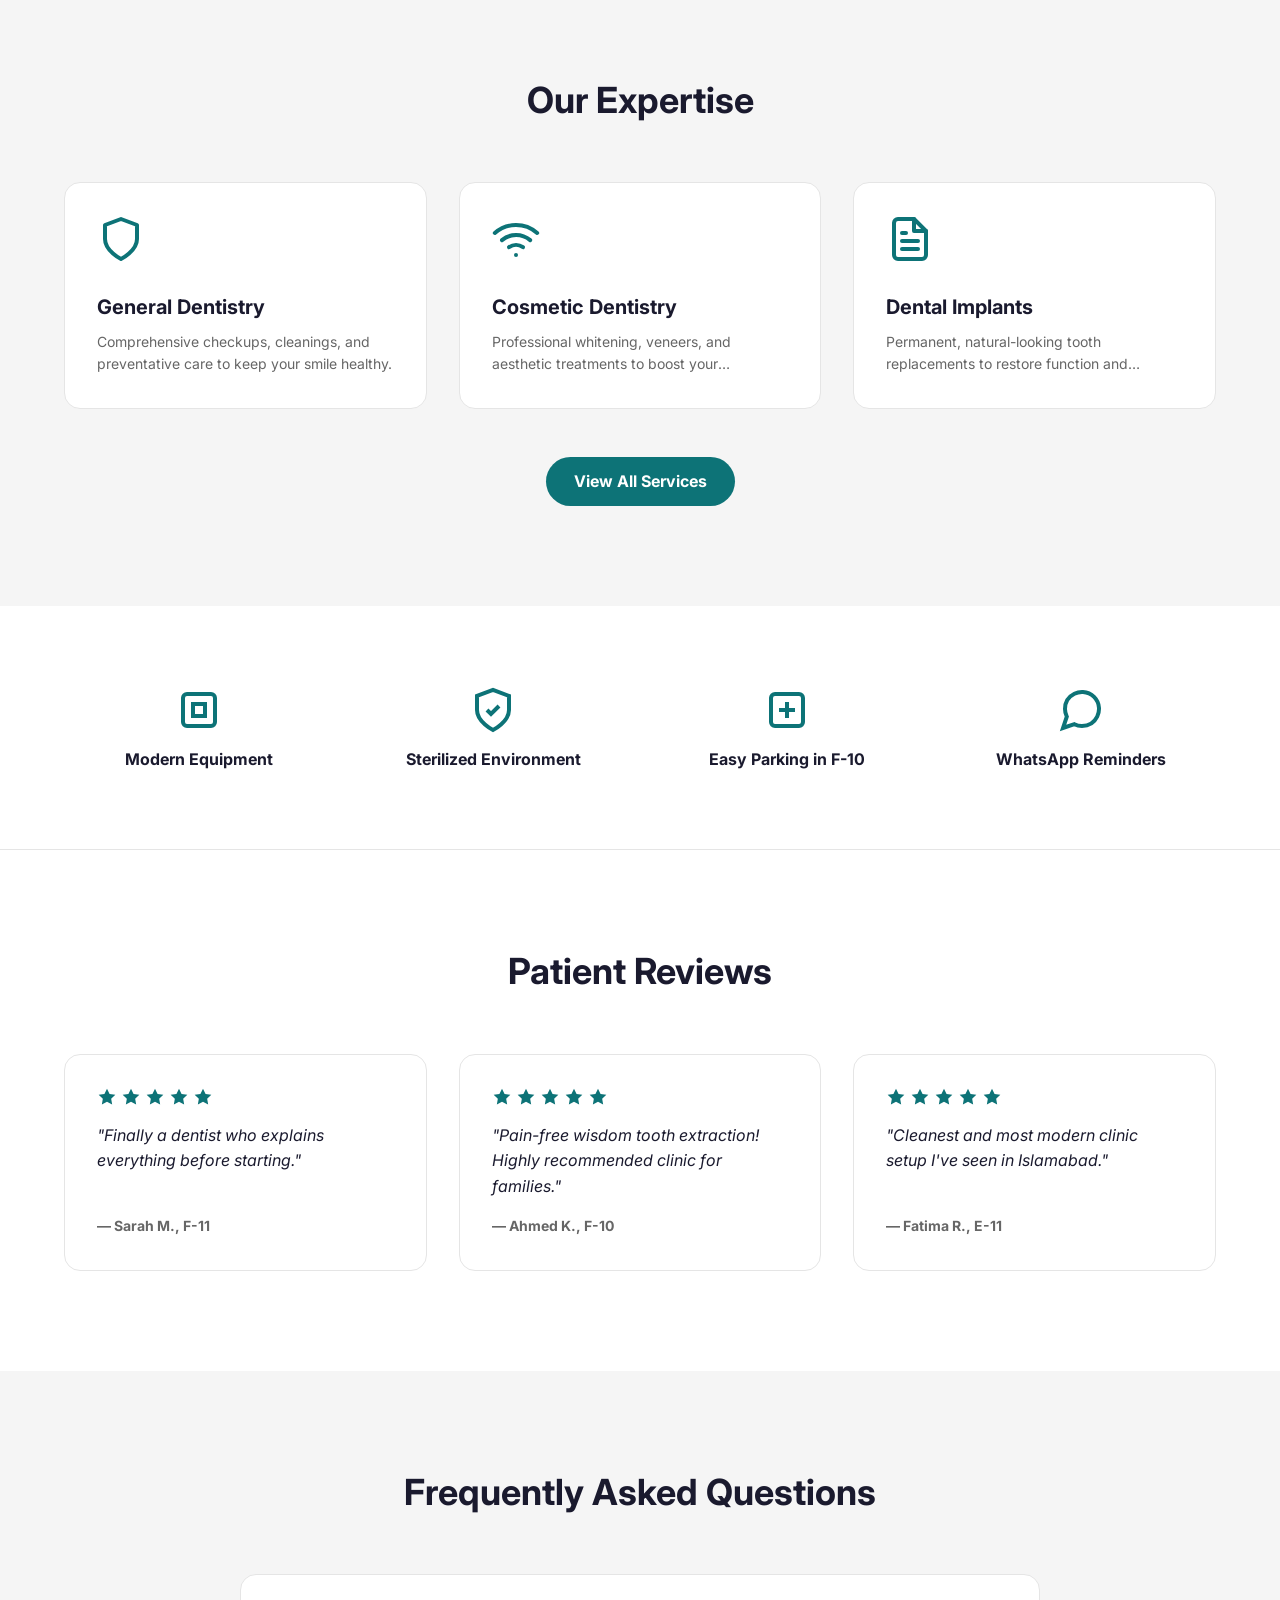
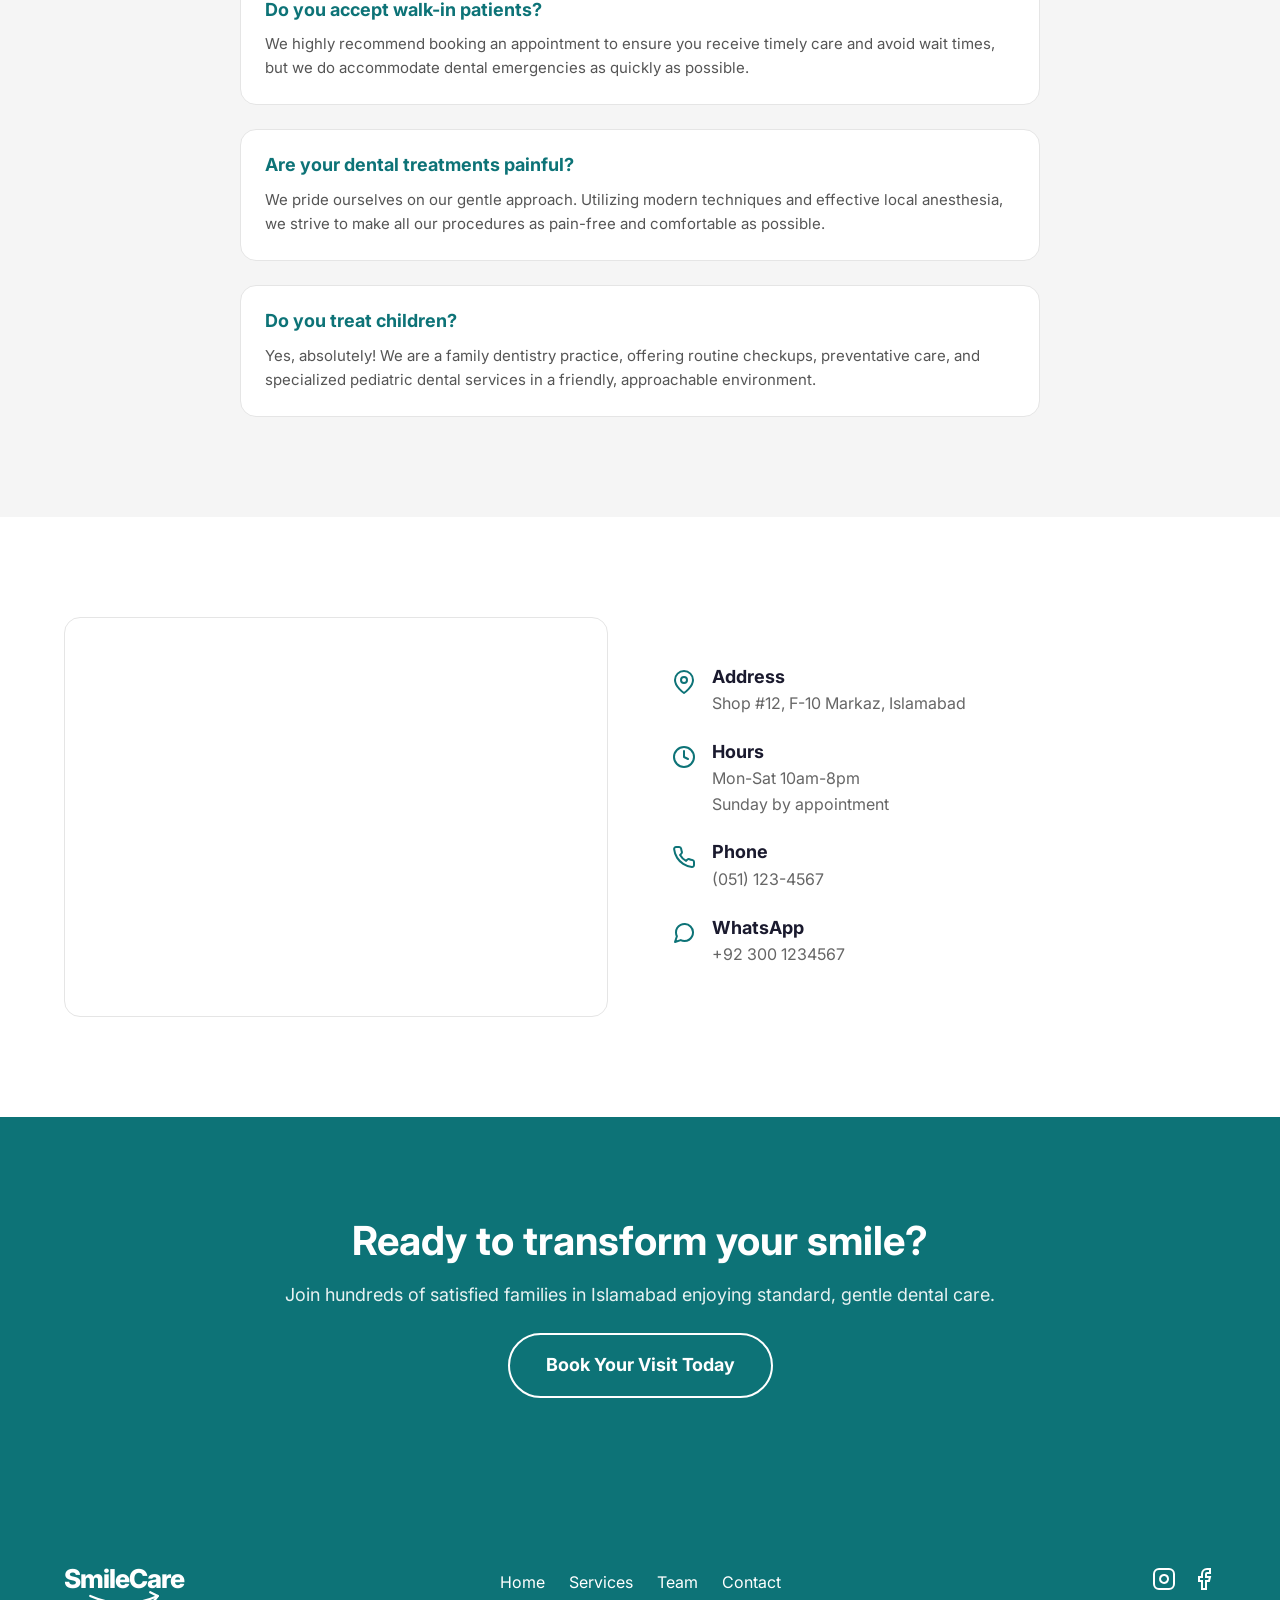
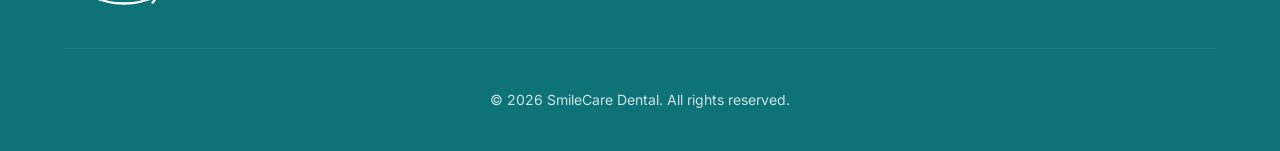
==== commit 78d5e03e: "perf: fix mobile score - remove background-attachment:fixed, add font preconnect, SEO meta tags, ima" ====
--- a/index.html
+++ b/index.html
@@ -4,6 +4,17 @@
     <meta charset="UTF-8">
     <meta name="viewport" content="width=device-width, initial-scale=1.0">
     <title>SmileCare Dental | Family Dentistry in Islamabad</title>
+    <meta name="description" content="SmileCare Dental offers gentle, modern family dentistry in F-10 Islamabad. Book your appointment with Dr. Ayesha Khan for checkups, implants, whitening & more.">
+    <meta name="robots" content="index, follow">
+    <link rel="canonical" href="https://malik310.github.io/smile-care/index.html">
+    <meta property="og:title" content="SmileCare Dental | Family Dentistry in Islamabad">
+    <meta property="og:description" content="SmileCare Dental offers gentle, modern family dentistry in F-10 Islamabad.">
+    <meta property="og:type" content="website">
+    <meta property="og:url" content="https://malik310.github.io/smile-care/">
+    <!-- Preconnect for fast font loading -->
+    <link rel="preconnect" href="https://fonts.googleapis.com">
+    <link rel="preconnect" href="https://fonts.gstatic.com" crossorigin>
+    <link rel="stylesheet" href="https://fonts.googleapis.com/css2?family=Inter:wght@400;700;800&display=swap">
     <link rel="stylesheet" href="styles.css">
 </head>
 <body>
@@ -60,7 +71,7 @@
             <div class="container about-grid">
                 <div class="about-image">
                     <picture>
-                        <img src="clinic-interior.png" alt="Beautiful modern dental clinic interior" loading="lazy">
+                        <img src="clinic-interior.png" alt="Beautiful modern dental clinic interior at SmileCare in Islamabad" loading="lazy" width="600" height="400">
                     </picture>
                 </div>
                 <div class="about-content">
--- a/styles.css
+++ b/styles.css
@@ -1,4 +1,4 @@
-@import url('https://fonts.googleapis.com/css2?family=Inter:wght@400;700&display=swap');
+/* Inter font is loaded via HTML <link> for better performance */
 
 :root {
   --primary: #0D7377; /* Deep Teal */
@@ -264,7 +264,7 @@
   background-image: linear-gradient(rgba(13, 115, 119, 0.8), rgba(26, 26, 46, 0.7)), url('https://images.unsplash.com/photo-1606811841689-23dfddce3e95?ixlib=rb-4.0.3&auto=format&fit=crop&w=1920&q=80');
   background-size: cover;
   background-position: center;
-  background-attachment: fixed;
+  background-attachment: scroll; /* 'fixed' is a mobile paint killer — use scroll */
   text-align: center;
   color: var(--white);
   padding: 100px 0;
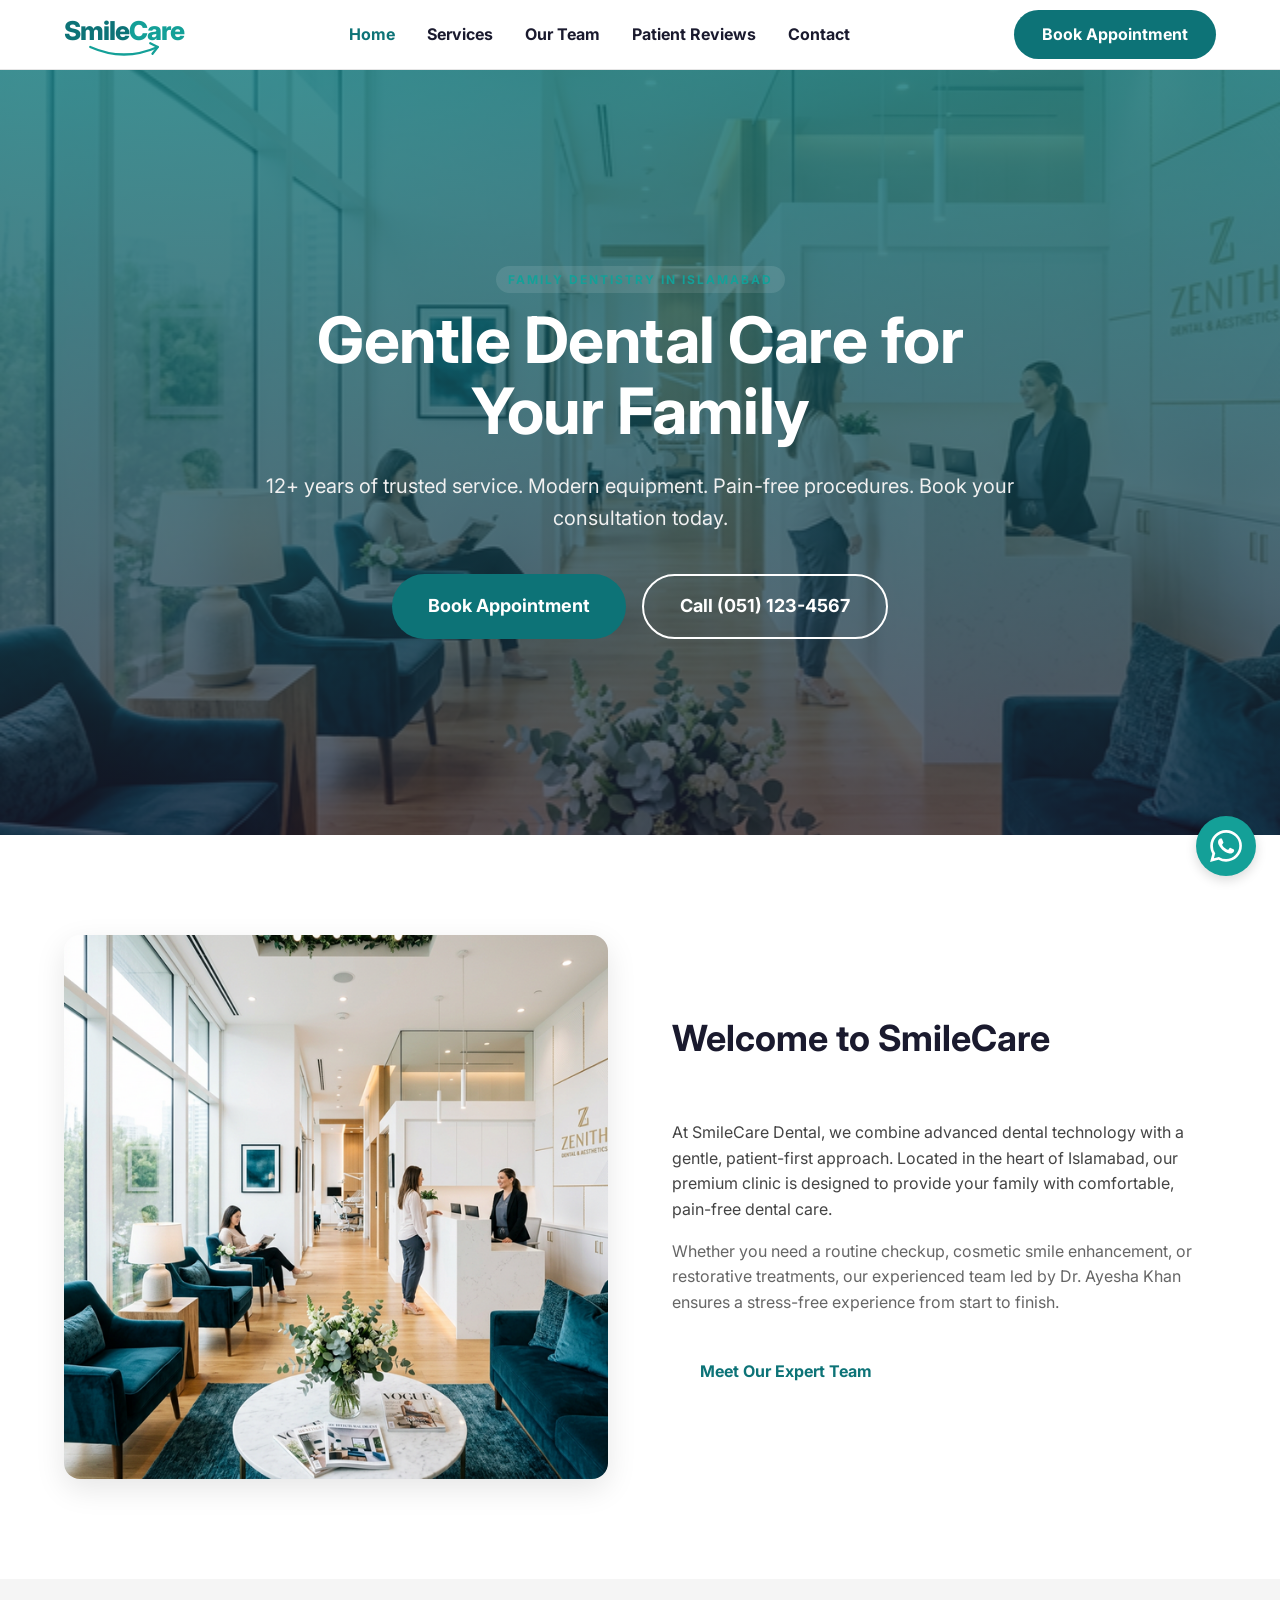
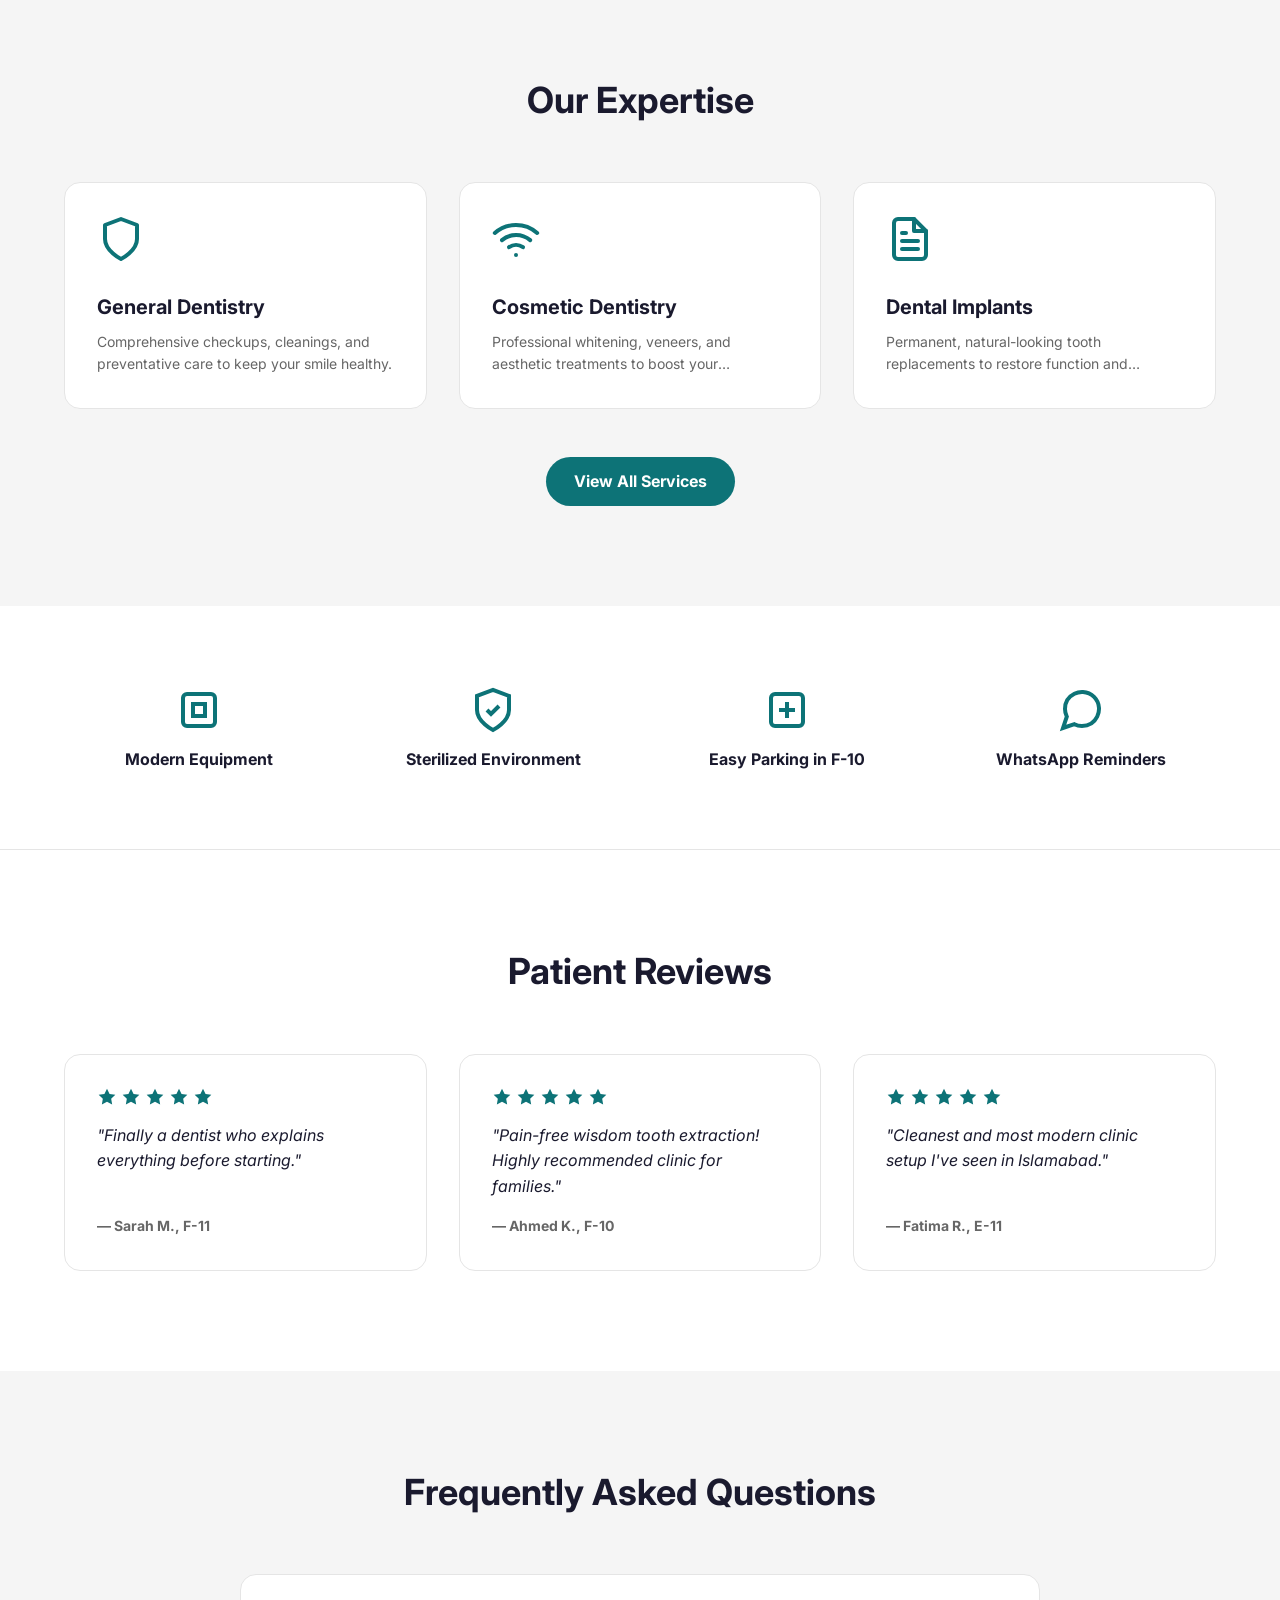
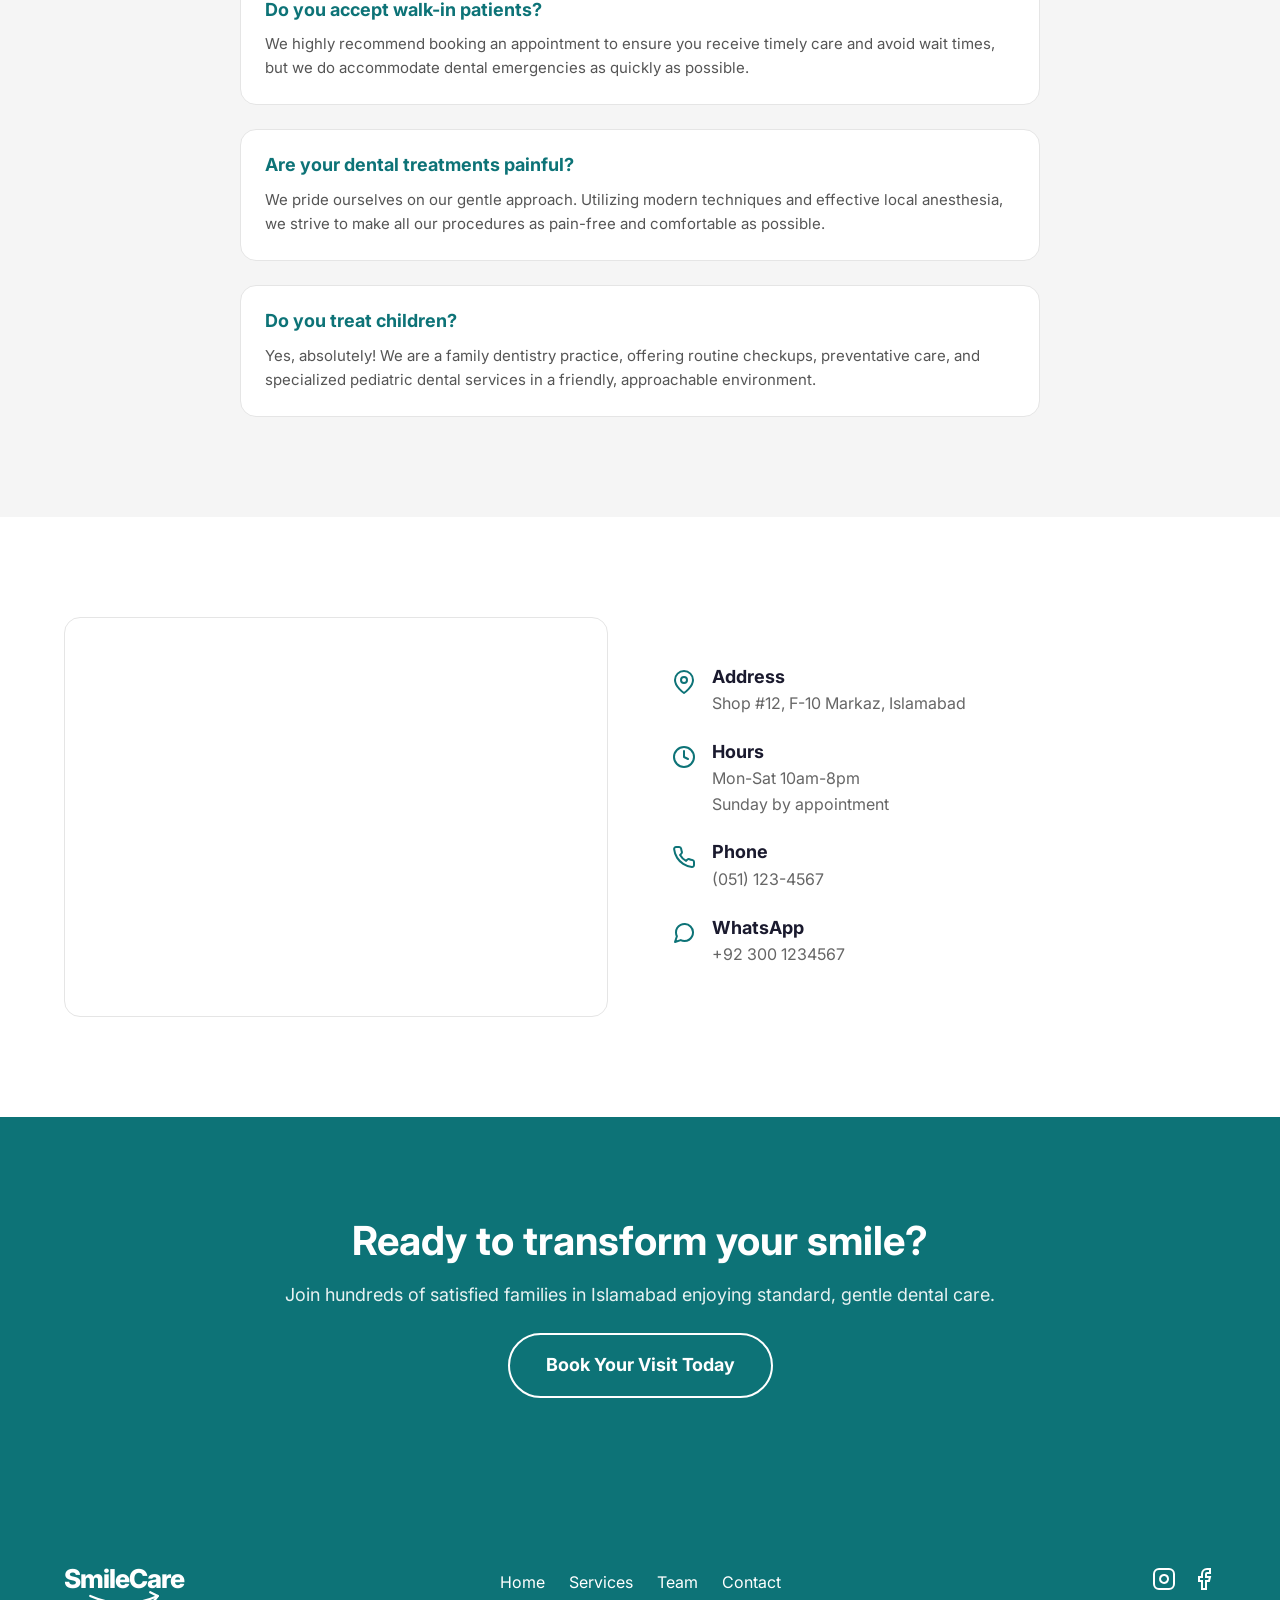
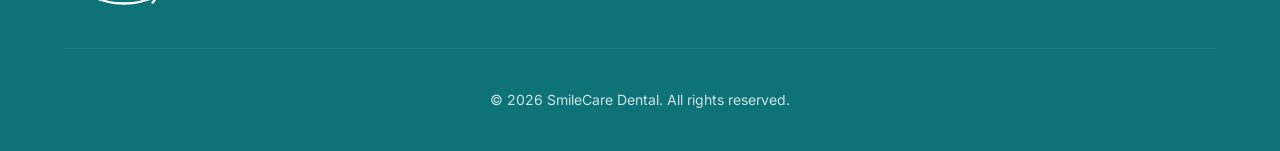
==== commit 819a3d0e: "perf: critical CSS inline, async CSS/font loading, preload LCP hero image, local hero background" ====
--- a/index.html
+++ b/index.html
@@ -11,11 +11,48 @@
     <meta property="og:description" content="SmileCare Dental offers gentle, modern family dentistry in F-10 Islamabad.">
     <meta property="og:type" content="website">
     <meta property="og:url" content="https://malik310.github.io/smile-care/">
-    <!-- Preconnect for fast font loading -->
-    <link rel="preconnect" href="https://fonts.googleapis.com">
-    <link rel="preconnect" href="https://fonts.gstatic.com" crossorigin>
-    <link rel="stylesheet" href="https://fonts.googleapis.com/css2?family=Inter:wght@400;700;800&display=swap">
-    <link rel="stylesheet" href="styles.css">
+    <!-- Preload critical hero image (LCP element) so browser fetches it ASAP -->
+    <link rel="preload" as="image" href="clinic-interior.png" fetchpriority="high">
+
+    <!-- Async-load fonts — won't block render -->
+    <link rel="preload" as="style" href="https://fonts.googleapis.com/css2?family=Inter:wght@400;700;800&display=swap" onload="this.onload=null;this.rel='stylesheet'">
+    <noscript><link rel="stylesheet" href="https://fonts.googleapis.com/css2?family=Inter:wght@400;700;800&display=swap"></noscript>
+
+    <!-- Async-load full stylesheet — first paint won't block on this -->
+    <link rel="preload" as="style" href="styles.css" onload="this.onload=null;this.rel='stylesheet'">
+    <noscript><link rel="stylesheet" href="styles.css"></noscript>
+
+    <!-- CRITICAL CSS: Inlined above-the-fold styles for instant first paint -->
+    <style>
+      :root{--primary:#0D7377;--accent:#14A098;--text:#1A1A2E;--white:#FFFFFF;--border:#E5E5E5}
+      *{margin:0;padding:0;box-sizing:border-box}
+      html{scroll-behavior:smooth;scroll-padding-top:70px}
+      body{font-family:'Inter',system-ui,sans-serif;color:var(--text);background:#fff;line-height:1.6;-webkit-font-smoothing:antialiased}
+      a{text-decoration:none;color:inherit}
+      .container{max-width:1200px;margin:0 auto;padding:0 24px}
+      .site-header{position:fixed;top:0;left:0;width:100%;height:70px;background:#fff;border-bottom:1px solid var(--border);z-index:1000;display:flex;align-items:center}
+      .header-container{display:flex;justify-content:space-between;align-items:center;width:100%}
+      .logo a{position:relative;font-size:26px;font-weight:800;color:var(--primary);display:inline-block;padding-bottom:8px;letter-spacing:-1px}
+      .logo-smile{position:absolute;bottom:0;left:0;width:100%;height:18px;color:var(--accent)}
+      .nav-links{display:flex;gap:32px;list-style:none}
+      .nav-links a{font-size:16px;font-weight:700;color:var(--text)}
+      .nav-links a.active,.nav-links a:hover{color:var(--primary)}
+      .header-cta{display:flex;align-items:center;gap:16px}
+      .mobile-menu-btn{display:none;background:none;border:none;color:var(--primary);cursor:pointer}
+      .btn{display:inline-flex;align-items:center;justify-content:center;padding:12px 28px;border-radius:50px;font-weight:700;font-size:16px;cursor:pointer;border:none;transition:transform .2s,background-color .2s,color .2s}
+      .btn-primary{background:var(--primary);color:#fff}
+      .btn-large{padding:16px 36px;font-size:18px}
+      .btn-secondary-light{background:transparent;color:#fff;border:2px solid #fff}
+      main{margin-top:70px}
+      .hero-bg{min-height:85vh;display:flex;align-items:center;justify-content:center;background-image:linear-gradient(rgba(13,115,119,.8),rgba(26,26,46,.7)),url('clinic-interior.png');background-size:cover;background-position:center;background-attachment:scroll;text-align:center;color:#fff;padding:100px 0}
+      .hero-content-centered{max-width:800px;margin:0 auto}
+      .hero-content-centered h1{font-size:64px;color:#fff;margin-bottom:24px;line-height:1.1;letter-spacing:-.5px}
+      .hero-content-centered p{font-size:20px;color:#f0f0f0;margin-bottom:40px}
+      .hero-btns.justify-center{justify-content:center;display:flex;gap:16px;flex-wrap:wrap}
+      .label{display:inline-block;text-transform:uppercase;letter-spacing:2px;color:var(--primary);font-size:12px;font-weight:700;margin-bottom:12px}
+      .label-light{color:var(--accent);background:rgba(255,255,255,.1);padding:4px 12px;border-radius:20px}
+      @media(max-width:768px){.nav-links{position:absolute;top:70px;left:0;width:100%;background:#fff;flex-direction:column;padding:0 24px;max-height:0;overflow:hidden;opacity:0;transition:max-height .3s ease,opacity .3s ease,padding .3s ease;box-shadow:0 4px 6px rgba(0,0,0,.05);border-bottom:1px solid var(--border)}.nav-links.active{max-height:400px;opacity:1;padding:24px}.header-cta .btn{display:none}.mobile-menu-btn{display:block}.hero-content-centered h1{font-size:38px}}
+    </style>
 </head>
 <body>
 
--- a/styles.css
+++ b/styles.css
@@ -260,11 +260,11 @@
   display: flex;
   align-items: center;
   justify-content: center;
-  /* Dark teal gradient overlay + clinic image */
-  background-image: linear-gradient(rgba(13, 115, 119, 0.8), rgba(26, 26, 46, 0.7)), url('https://images.unsplash.com/photo-1606811841689-23dfddce3e95?ixlib=rb-4.0.3&auto=format&fit=crop&w=1920&q=80');
+  /* Local image — avoids cross-origin latency that tanks LCP */
+  background-image: linear-gradient(rgba(13, 115, 119, 0.8), rgba(26, 26, 46, 0.7)), url('clinic-interior.png');
   background-size: cover;
   background-position: center;
-  background-attachment: scroll; /* 'fixed' is a mobile paint killer — use scroll */
+  background-attachment: scroll;
   text-align: center;
   color: var(--white);
   padding: 100px 0;
--- a/styles.css
+++ b/styles.css
@@ -260,11 +260,11 @@
   display: flex;
   align-items: center;
   justify-content: center;
-  /* Dark teal gradient overlay + clinic image */
-  background-image: linear-gradient(rgba(13, 115, 119, 0.8), rgba(26, 26, 46, 0.7)), url('https://images.unsplash.com/photo-1606811841689-23dfddce3e95?ixlib=rb-4.0.3&auto=format&fit=crop&w=1920&q=80');
+  /* Local image — avoids cross-origin latency that tanks LCP */
+  background-image: linear-gradient(rgba(13, 115, 119, 0.8), rgba(26, 26, 46, 0.7)), url('clinic-interior.png');
   background-size: cover;
   background-position: center;
-  background-attachment: scroll; /* 'fixed' is a mobile paint killer — use scroll */
+  background-attachment: scroll;
   text-align: center;
   color: var(--white);
   padding: 100px 0;
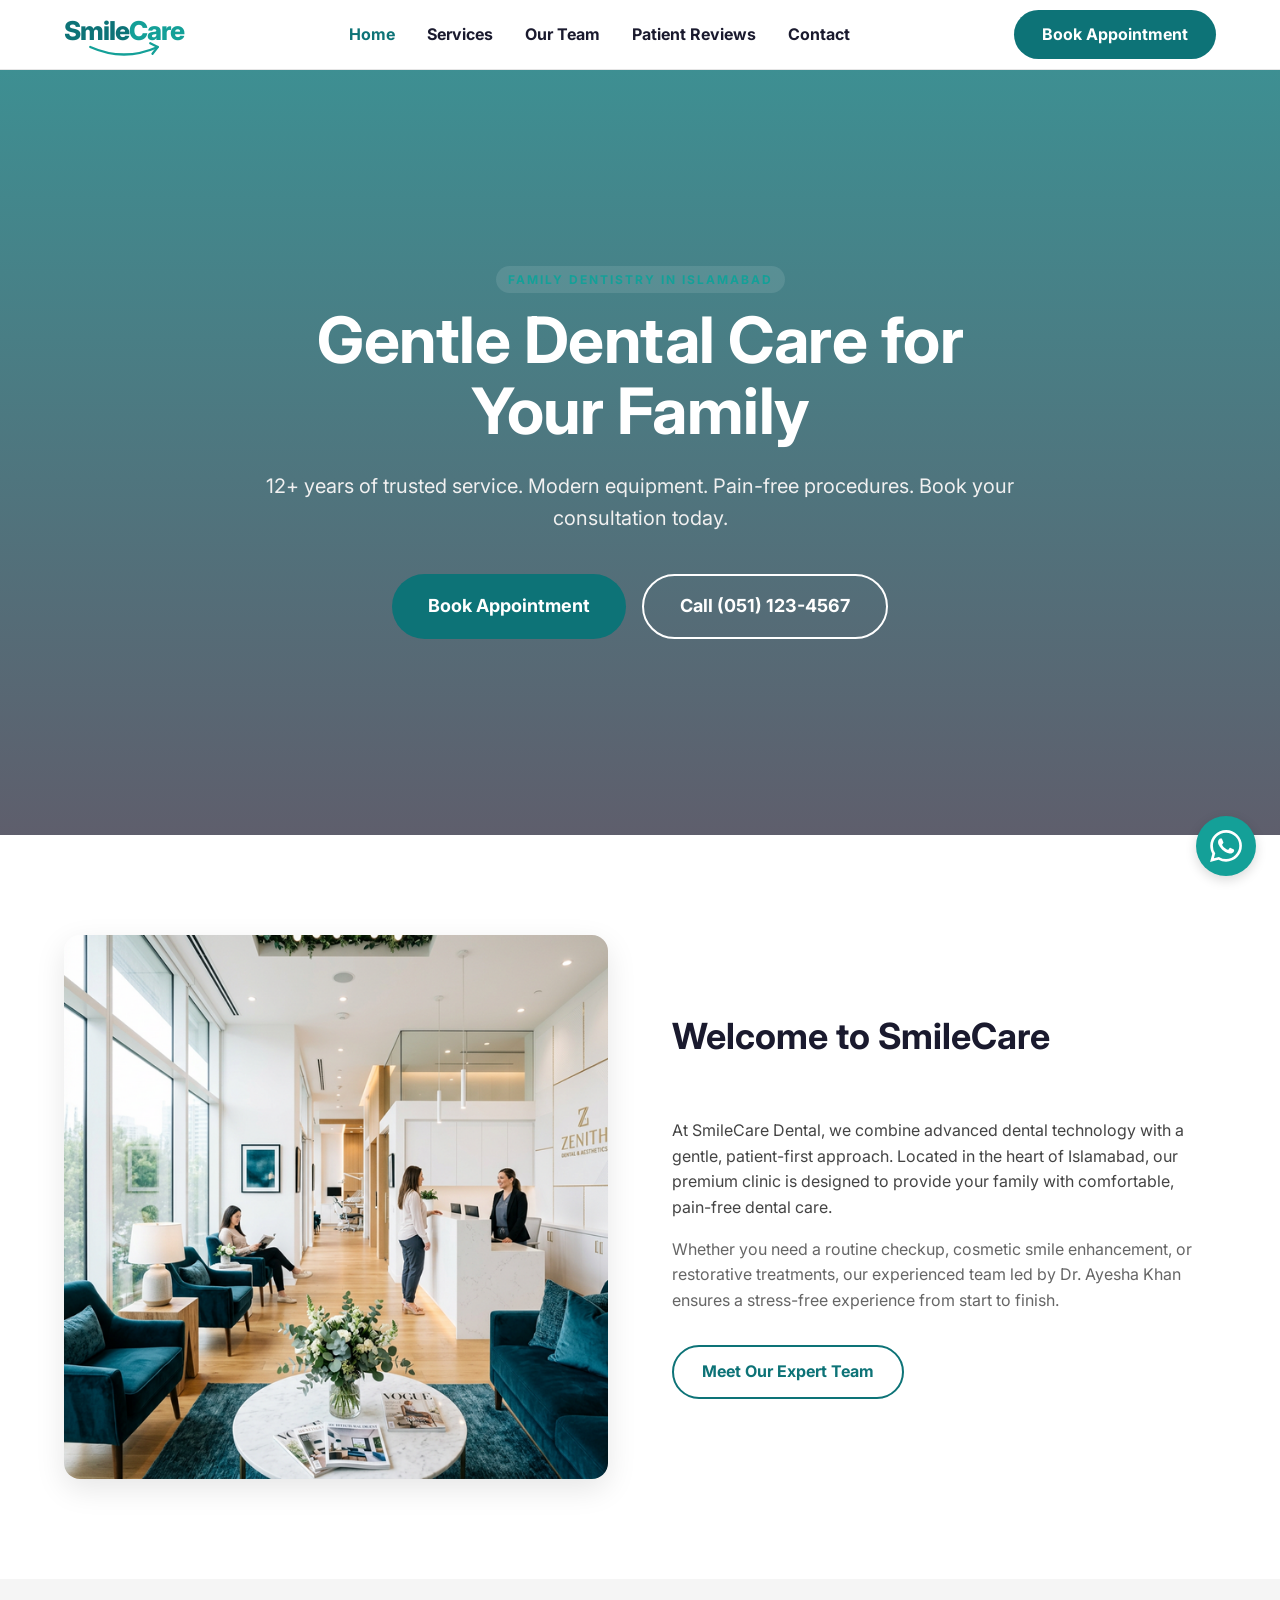
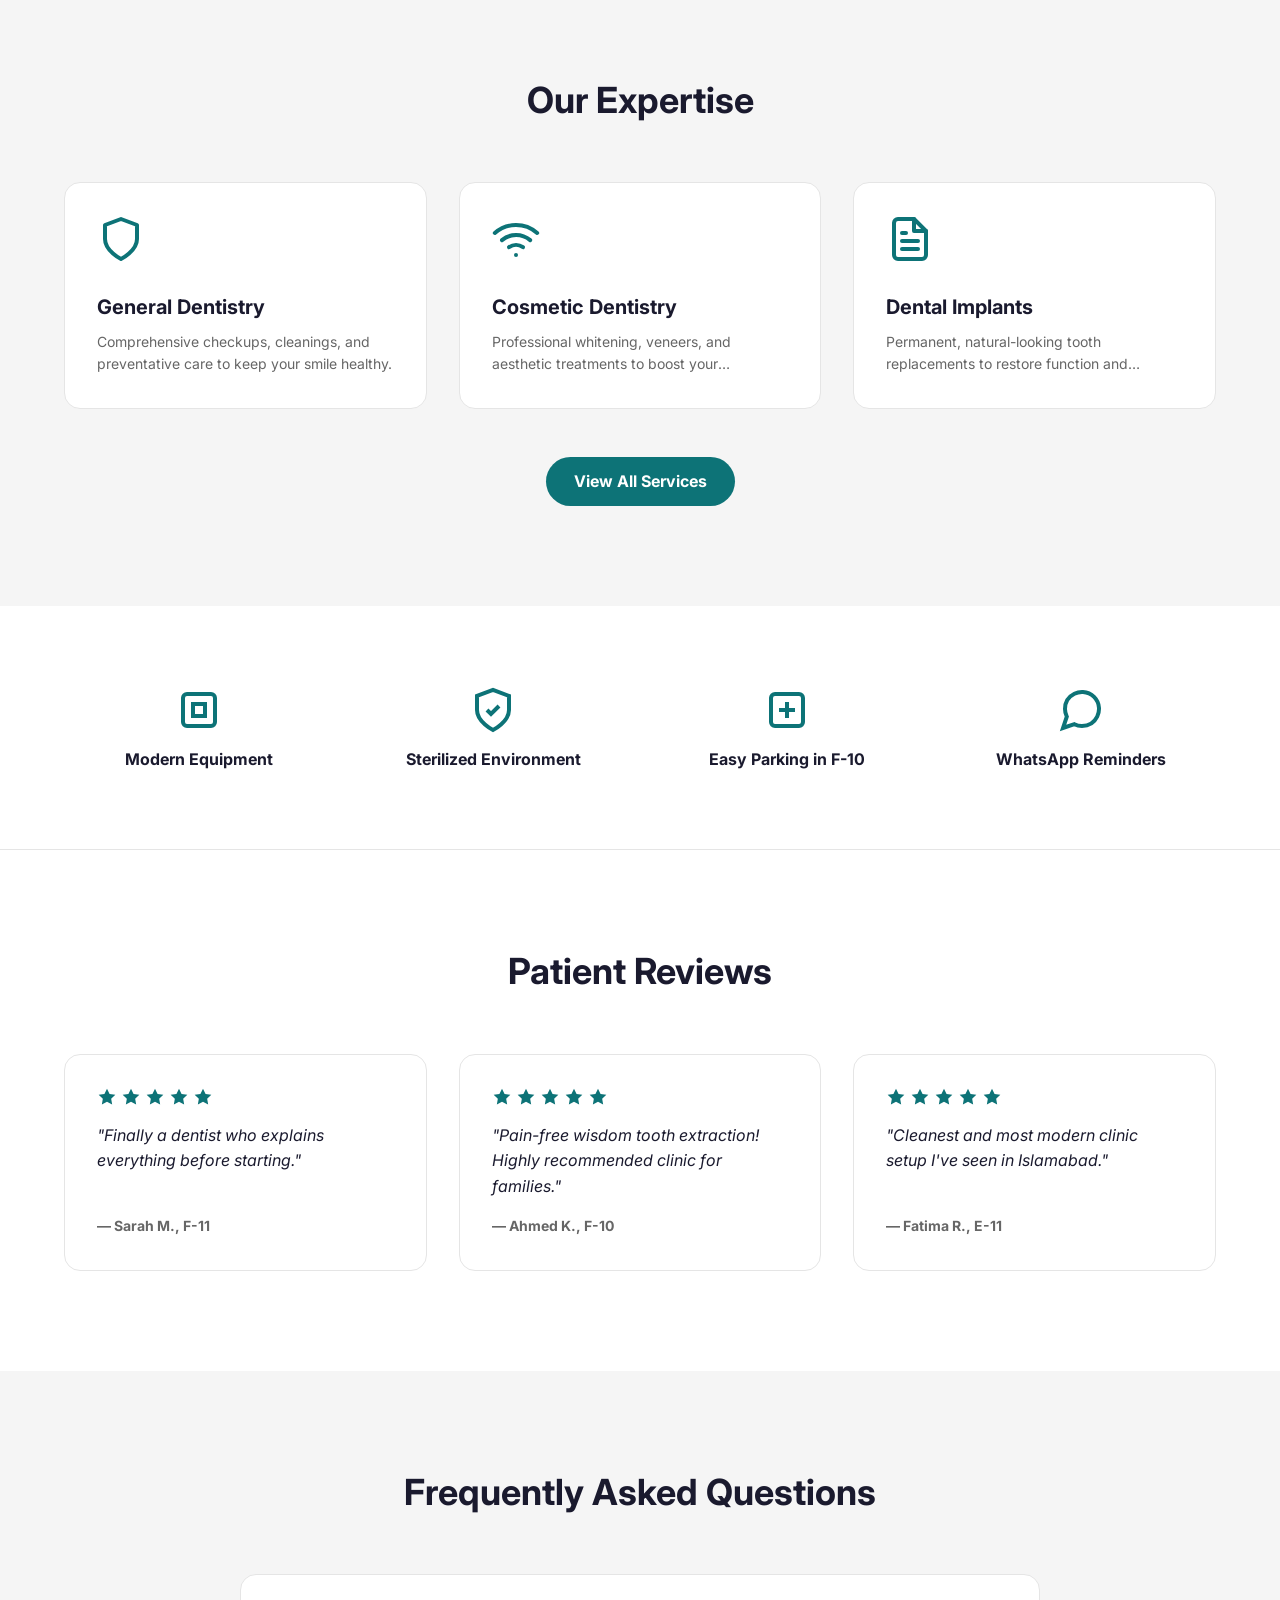
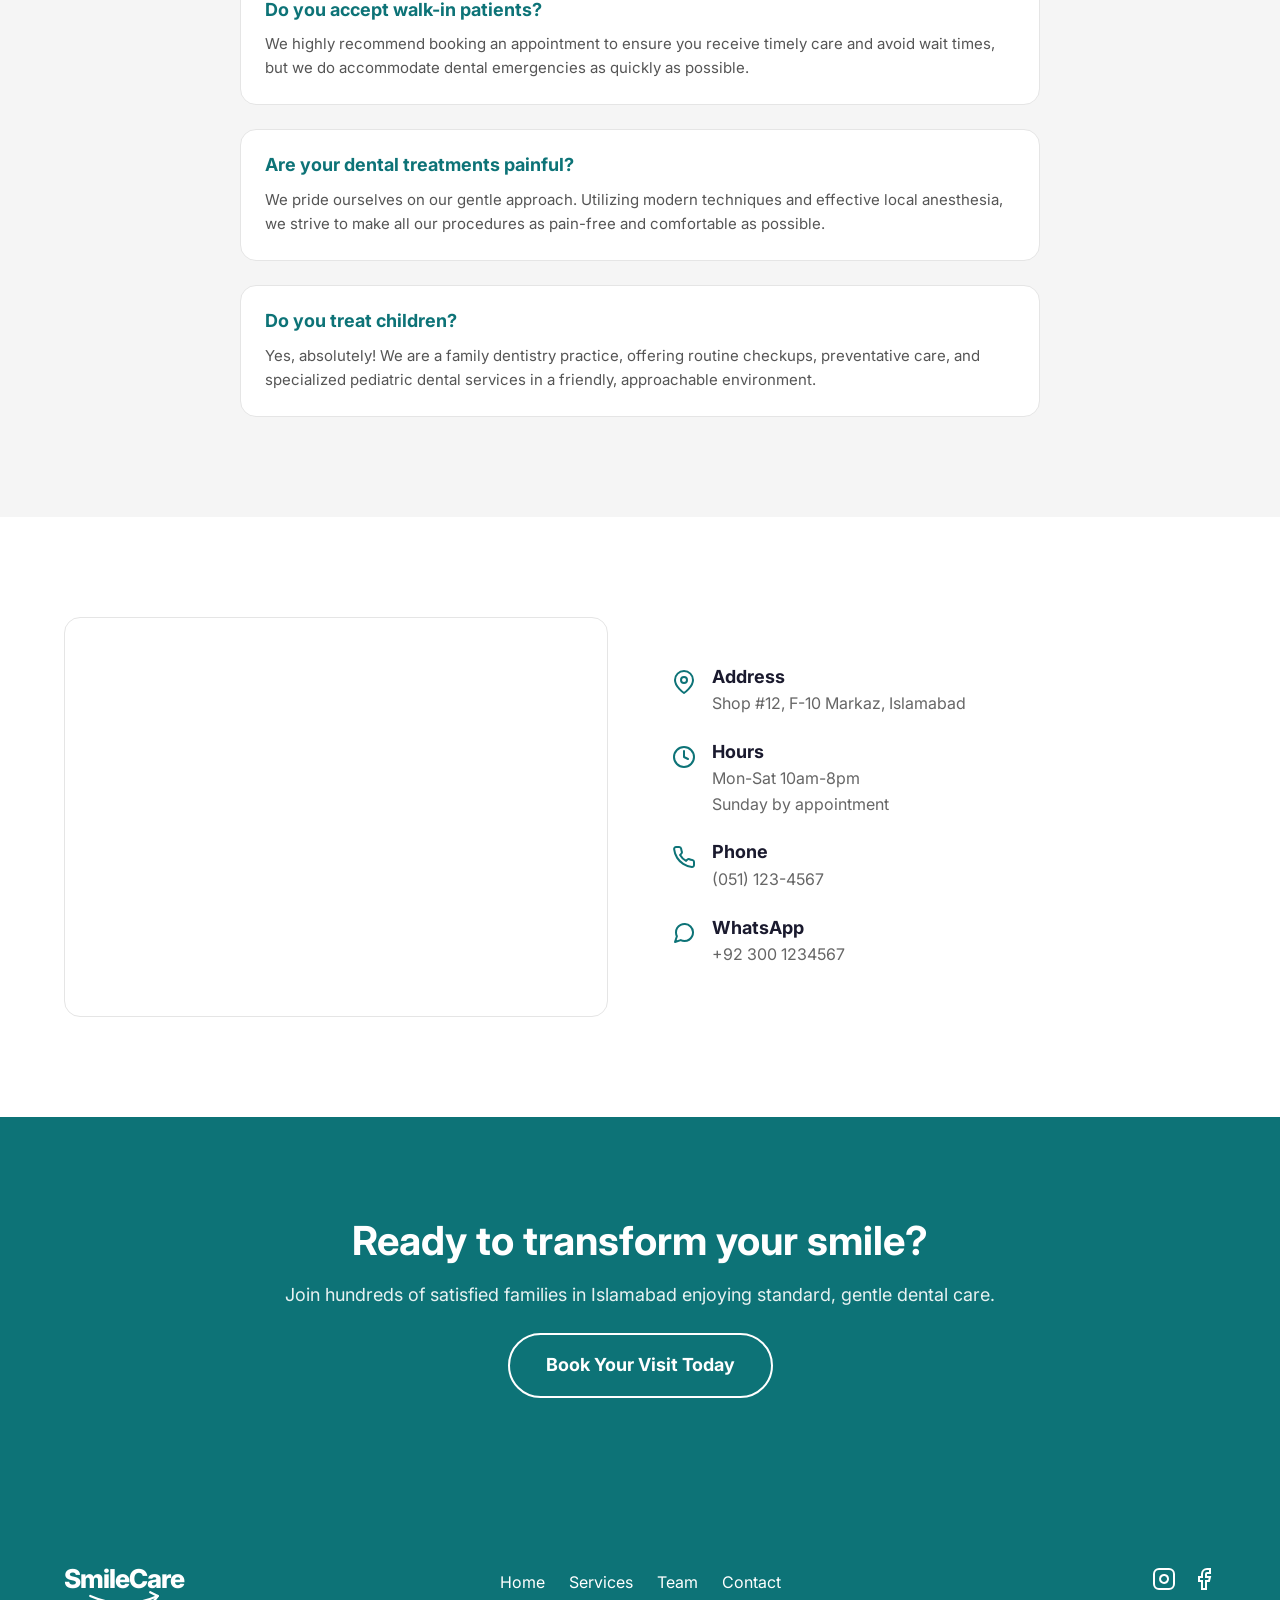
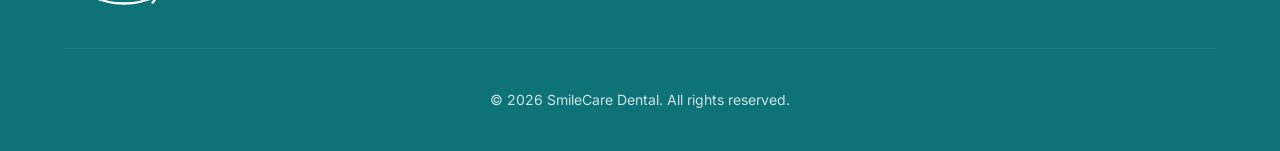
==== commit eb8af617: "perf: revert to clean 89-score state - sync CSS, preconnect fonts, Unsplash CDN hero (WebP optimized" ====
--- a/index.html
+++ b/index.html
@@ -11,48 +11,11 @@
     <meta property="og:description" content="SmileCare Dental offers gentle, modern family dentistry in F-10 Islamabad.">
     <meta property="og:type" content="website">
     <meta property="og:url" content="https://malik310.github.io/smile-care/">
-    <!-- Preload critical hero image (LCP element) so browser fetches it ASAP -->
-    <link rel="preload" as="image" href="clinic-interior.png" fetchpriority="high">
-
-    <!-- Async-load fonts — won't block render -->
-    <link rel="preload" as="style" href="https://fonts.googleapis.com/css2?family=Inter:wght@400;700;800&display=swap" onload="this.onload=null;this.rel='stylesheet'">
-    <noscript><link rel="stylesheet" href="https://fonts.googleapis.com/css2?family=Inter:wght@400;700;800&display=swap"></noscript>
-
-    <!-- Async-load full stylesheet — first paint won't block on this -->
-    <link rel="preload" as="style" href="styles.css" onload="this.onload=null;this.rel='stylesheet'">
-    <noscript><link rel="stylesheet" href="styles.css"></noscript>
-
-    <!-- CRITICAL CSS: Inlined above-the-fold styles for instant first paint -->
-    <style>
-      :root{--primary:#0D7377;--accent:#14A098;--text:#1A1A2E;--white:#FFFFFF;--border:#E5E5E5}
-      *{margin:0;padding:0;box-sizing:border-box}
-      html{scroll-behavior:smooth;scroll-padding-top:70px}
-      body{font-family:'Inter',system-ui,sans-serif;color:var(--text);background:#fff;line-height:1.6;-webkit-font-smoothing:antialiased}
-      a{text-decoration:none;color:inherit}
-      .container{max-width:1200px;margin:0 auto;padding:0 24px}
-      .site-header{position:fixed;top:0;left:0;width:100%;height:70px;background:#fff;border-bottom:1px solid var(--border);z-index:1000;display:flex;align-items:center}
-      .header-container{display:flex;justify-content:space-between;align-items:center;width:100%}
-      .logo a{position:relative;font-size:26px;font-weight:800;color:var(--primary);display:inline-block;padding-bottom:8px;letter-spacing:-1px}
-      .logo-smile{position:absolute;bottom:0;left:0;width:100%;height:18px;color:var(--accent)}
-      .nav-links{display:flex;gap:32px;list-style:none}
-      .nav-links a{font-size:16px;font-weight:700;color:var(--text)}
-      .nav-links a.active,.nav-links a:hover{color:var(--primary)}
-      .header-cta{display:flex;align-items:center;gap:16px}
-      .mobile-menu-btn{display:none;background:none;border:none;color:var(--primary);cursor:pointer}
-      .btn{display:inline-flex;align-items:center;justify-content:center;padding:12px 28px;border-radius:50px;font-weight:700;font-size:16px;cursor:pointer;border:none;transition:transform .2s,background-color .2s,color .2s}
-      .btn-primary{background:var(--primary);color:#fff}
-      .btn-large{padding:16px 36px;font-size:18px}
-      .btn-secondary-light{background:transparent;color:#fff;border:2px solid #fff}
-      main{margin-top:70px}
-      .hero-bg{min-height:85vh;display:flex;align-items:center;justify-content:center;background-image:linear-gradient(rgba(13,115,119,.8),rgba(26,26,46,.7)),url('clinic-interior.png');background-size:cover;background-position:center;background-attachment:scroll;text-align:center;color:#fff;padding:100px 0}
-      .hero-content-centered{max-width:800px;margin:0 auto}
-      .hero-content-centered h1{font-size:64px;color:#fff;margin-bottom:24px;line-height:1.1;letter-spacing:-.5px}
-      .hero-content-centered p{font-size:20px;color:#f0f0f0;margin-bottom:40px}
-      .hero-btns.justify-center{justify-content:center;display:flex;gap:16px;flex-wrap:wrap}
-      .label{display:inline-block;text-transform:uppercase;letter-spacing:2px;color:var(--primary);font-size:12px;font-weight:700;margin-bottom:12px}
-      .label-light{color:var(--accent);background:rgba(255,255,255,.1);padding:4px 12px;border-radius:20px}
-      @media(max-width:768px){.nav-links{position:absolute;top:70px;left:0;width:100%;background:#fff;flex-direction:column;padding:0 24px;max-height:0;overflow:hidden;opacity:0;transition:max-height .3s ease,opacity .3s ease,padding .3s ease;box-shadow:0 4px 6px rgba(0,0,0,.05);border-bottom:1px solid var(--border)}.nav-links.active{max-height:400px;opacity:1;padding:24px}.header-cta .btn{display:none}.mobile-menu-btn{display:block}.hero-content-centered h1{font-size:38px}}
-    </style>
+    <!-- Preconnect for fast font loading -->
+    <link rel="preconnect" href="https://fonts.googleapis.com">
+    <link rel="preconnect" href="https://fonts.gstatic.com" crossorigin>
+    <link rel="stylesheet" href="https://fonts.googleapis.com/css2?family=Inter:wght@400;700;800&display=swap">
+    <link rel="stylesheet" href="styles.css">
 </head>
 <body>
 
--- a/styles.css
+++ b/styles.css
@@ -260,8 +260,8 @@
   display: flex;
   align-items: center;
   justify-content: center;
-  /* Local image — avoids cross-origin latency that tanks LCP */
-  background-image: linear-gradient(rgba(13, 115, 119, 0.8), rgba(26, 26, 46, 0.7)), url('clinic-interior.png');
+  /* Unsplash CDN serves optimized WebP (~150KB) vs our local 600KB PNG */
+  background-image: linear-gradient(rgba(13, 115, 119, 0.8), rgba(26, 26, 46, 0.7)), url('https://images.unsplash.com/photo-1606811841689-23dfddce3e95?ixlib=rb-4.0.3&auto=format&fit=crop&w=1280&q=75');
   background-size: cover;
   background-position: center;
   background-attachment: scroll;
